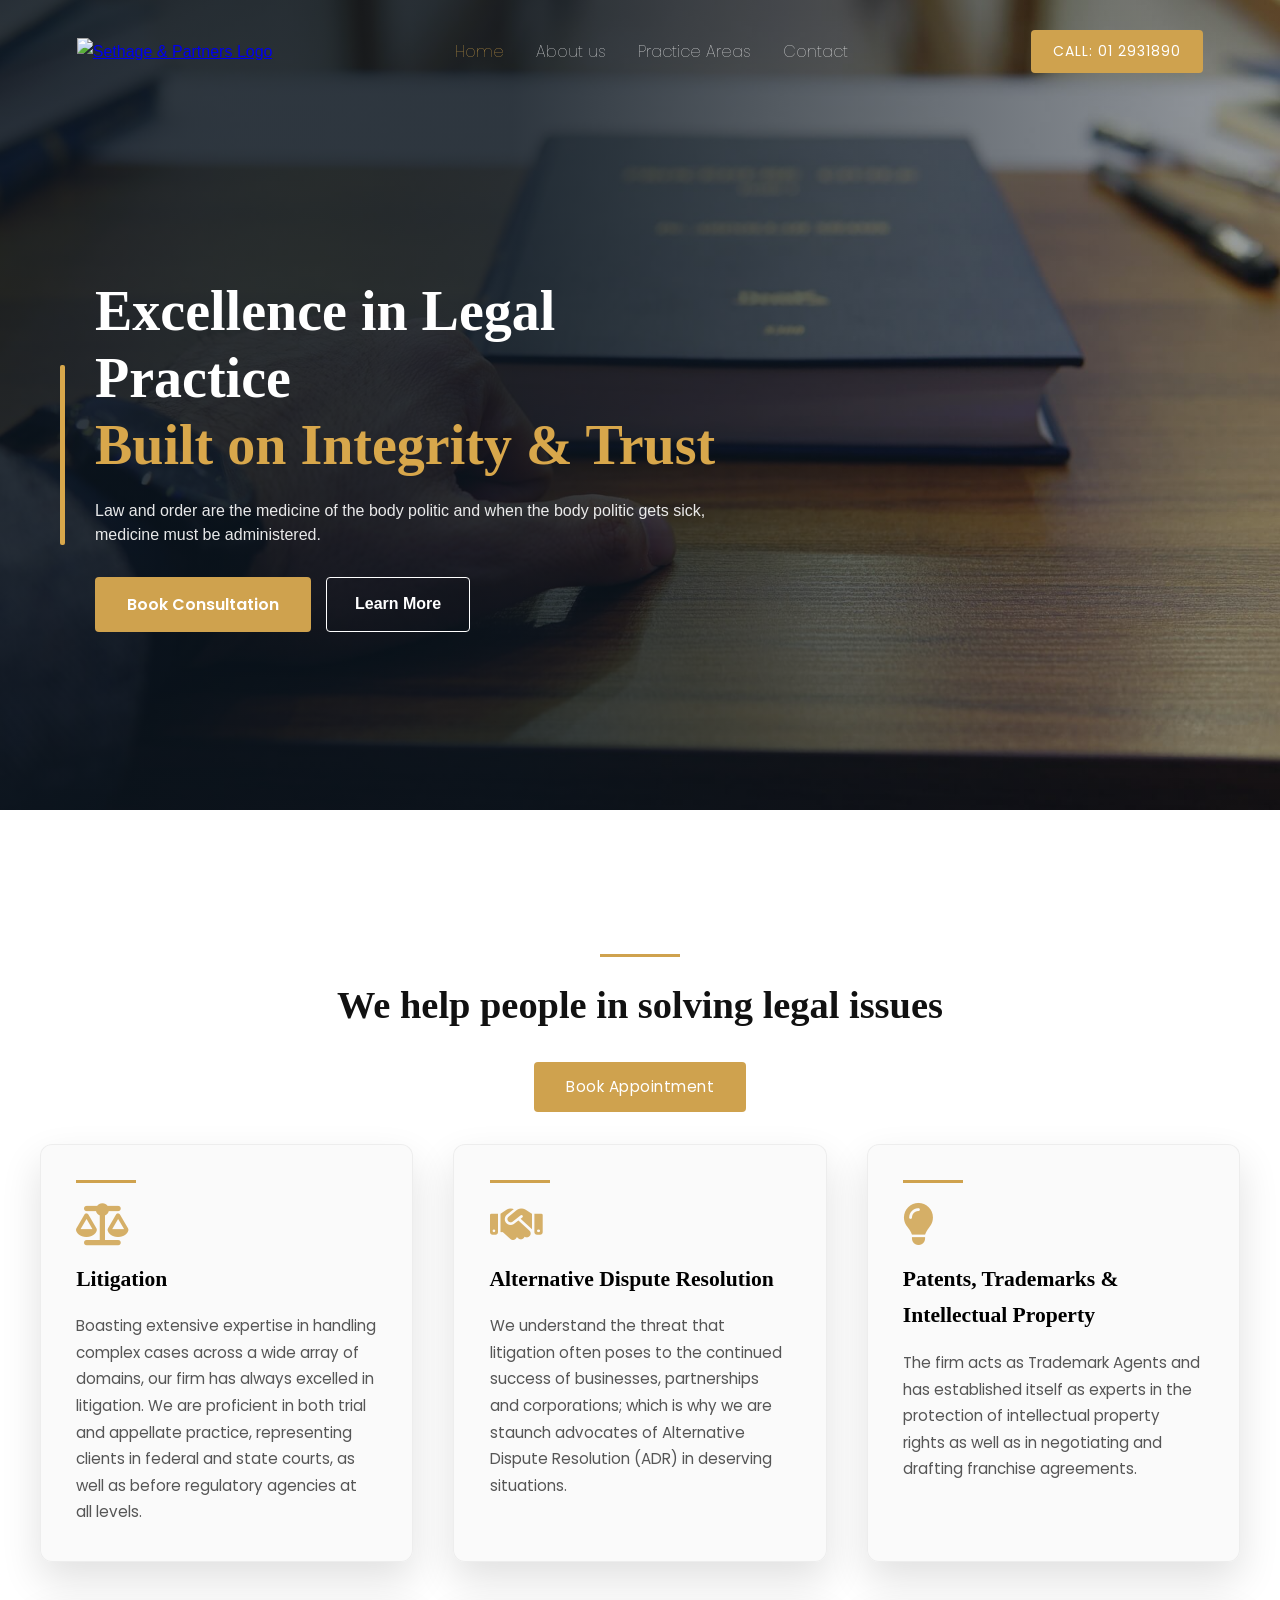
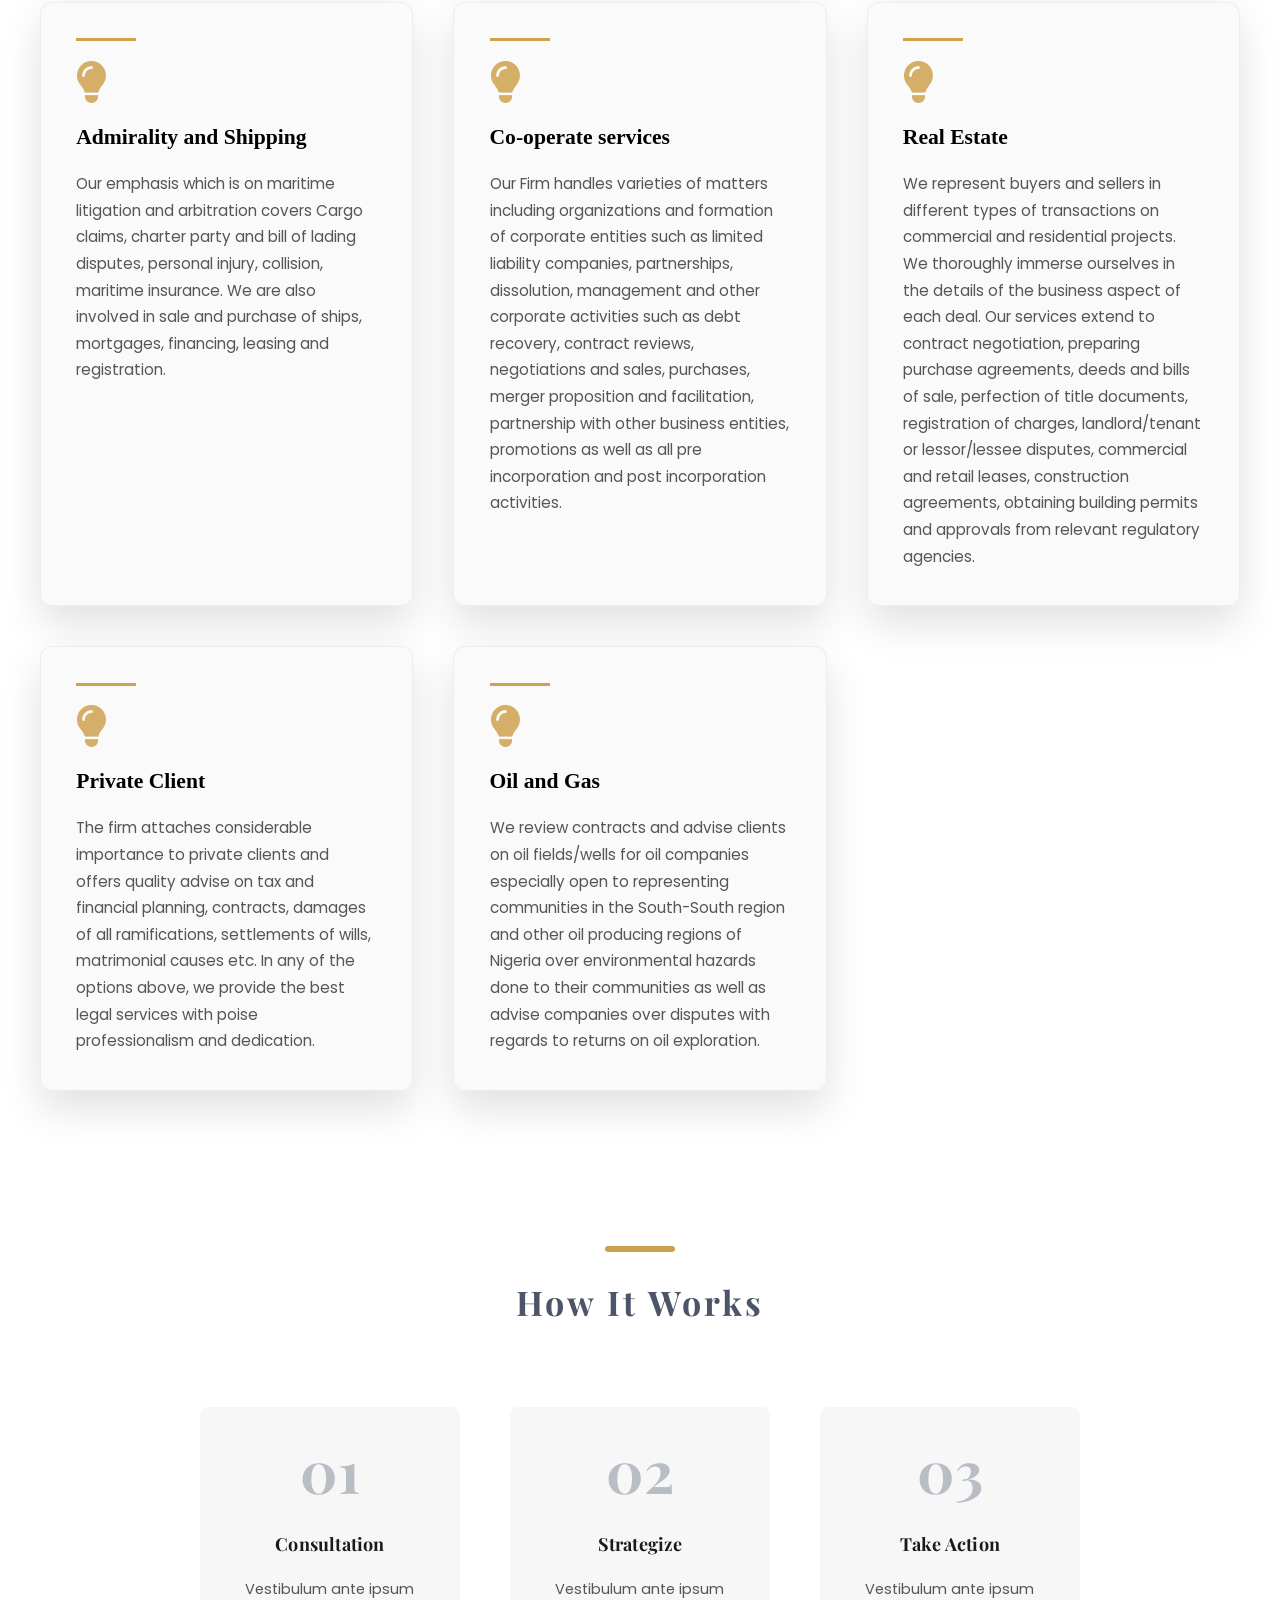
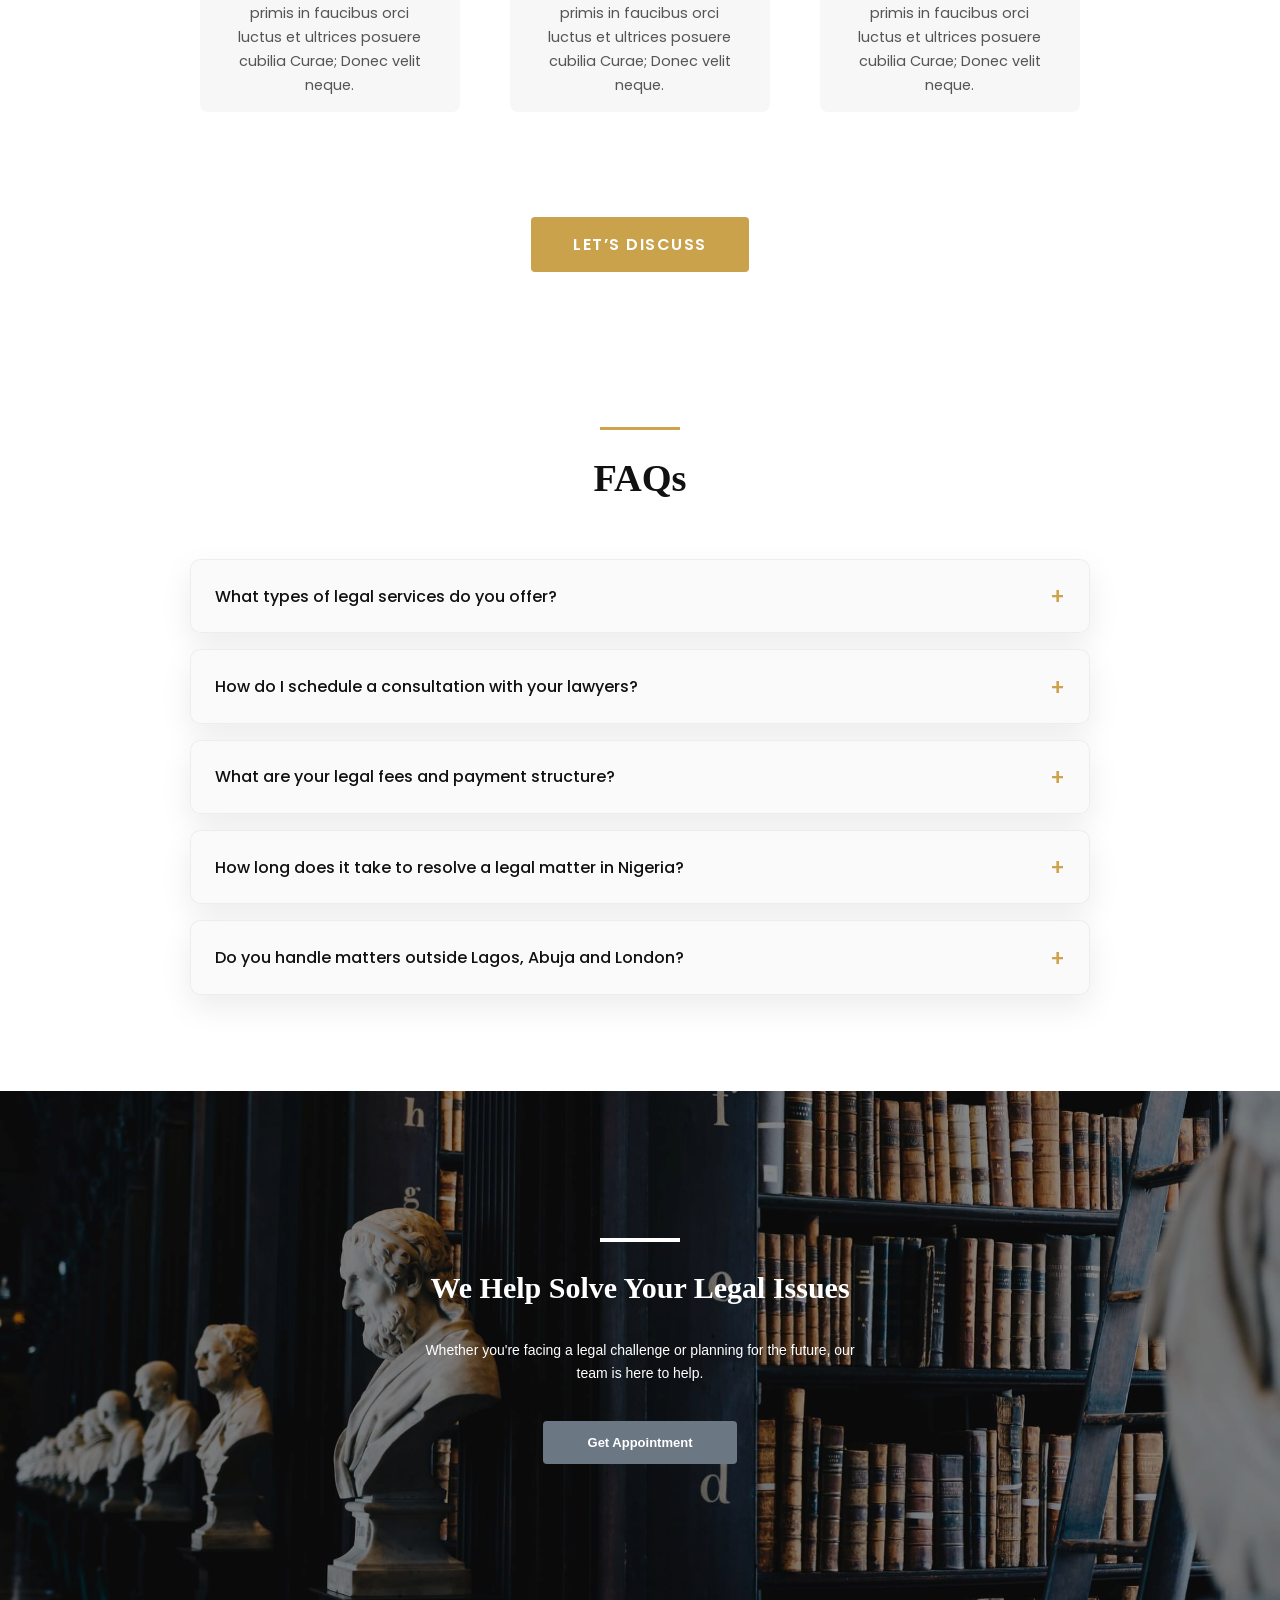
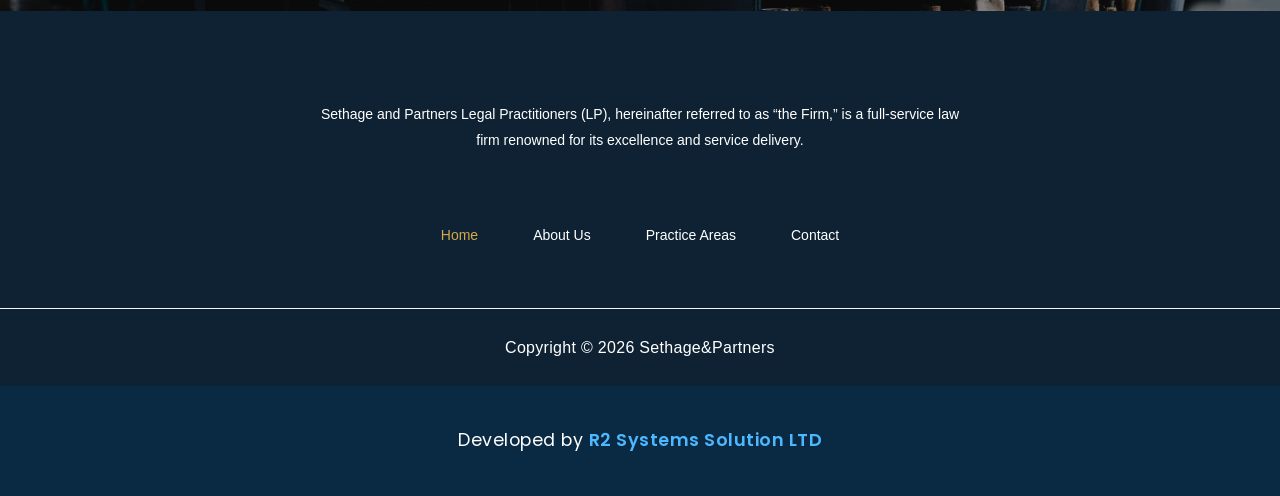
==== About.html @ 0a95c8b1 "Update About.html" ====
<!DOCTYPE html>
<html lang="en">
<head>
    <meta charset="UTF-8">
    <meta name="viewport" content="width=device-width, initial-scale=1.0">
    <title>Document</title>
    <link
  rel="stylesheet"
  href="https://cdnjs.cloudflare.com/ajax/libs/font-awesome/6.5.0/css/all.min.css"
  integrity="sha512-DTOQO9RWCH3ppGqcWaEA1BIZOC6xxalwEsw9c2QQeAIftl+Vegovlnee1c9QX4TctnWMn13TZye+giMm8e2LwA=="
  crossorigin="anonymous"
  referrerpolicy="no-referrer"
/>

    <link rel="stylesheet" href="style.css">
</head>
<body>
    
<header class="showcase">

   <!-- NAVBAR -->
    <nav class="navbar">

      <!-- LOGO -->
      <a href="home.html" class="logo">
        <img src="wcropped-Seth-115x94.png" alt="Sethage & Partners Logo">
      </a>

      <!-- DESKTOP LINKS -->
      <ul class="nav-links">
        <li><a href="index.html" class="active">Home</a></li>
        <li><a href="About.html">About us</a></li>
        <li><a href="practiceAreas.html#">Practice Areas</a></li>
        <li><a href="contact.html">Contact</a></li>

      </ul>

      <!-- CALL BUTTON -->
      <a href="tel:012931890" class="call-btn">CALL: 01 2931890</a>

      <!-- HAMBURGER -->
      <div class="hamburger" id="hamburger">
        <span></span>
        <span></span>
        <span></span>
      </div>

      <!-- MOBILE MENU -->
      <ul class="mobile-menu" id="mobileMenu">
        <li><a href="index.html">Home</a></li>
        <li><a href="About,html">About us</a></li>
        <li><a href="practiceAreas.html">Practice Areas</a></li>
        <li><a href="contact.html">Contact</a></li>
      </ul>

    </nav>
  <!-- SHOWCASE CONTENT -->
  <div class="showcase-content">

    <div class="showcase-accent"></div>

    <div class="showcase-text-box">
      <h1>
        Excellence in Legal Practice <br>
        <span>Built on Integrity & Trust</span>
      </h1>

      <p>
        Law and order are the medicine of the body politic and when the body politic 
        gets sick, medicine must be administered.
      </p>

      <div class="showcase-actions">
        <a href="contact.html" class="btn-primary">Book Consultation</a>
        <a href="About.html" class="btn-secondary">Learn More</a>
      </div>
    </div>

  </div>

</header>

<section class="services-section">
<section class="services-title-section">
  <div class="services-title-wrap">
    <div class="services-title-line"></div>
    <h2>We help people in solving legal issues</h2>
    <a href="#" class="services-btn">Book Appointment</a>
  </div>
</section>


  <div class="services-grid">

    <div class="service-card">
      <div class="service-line"></div>
      <div class="service-icon"><i class="fas fa-scale-balanced"></i></div>
      <h3>Litigation</h3>
      <p>
        Boasting extensive expertise in handling complex cases across a wide array of domains,
        our firm has always excelled in litigation. We are proficient in both trial and appellate
        practice, representing clients in federal and state courts, as well as before regulatory
        agencies at all levels.
      </p>
    </div>

    <div class="service-card">
      <div class="service-line"></div>
      <div class="service-icon"><i class="fas fa-handshake"></i></div>
      <h3>Alternative Dispute Resolution</h3>
      <p>
        We understand the threat that litigation often poses to the continued success of businesses,
        partnerships and corporations; which is why we are staunch advocates of Alternative Dispute
        Resolution (ADR) in deserving situations.
      </p>
    </div>

    <div class="service-card">
      <div class="service-line"></div>
      <div class="service-icon"><i class="fas fa-lightbulb"></i></div>
      <h3>Patents, Trademarks & Intellectual Property</h3>
      <p>
        The firm acts as Trademark Agents and has established itself as experts in the protection of
        intellectual property rights as well as in negotiating and drafting franchise agreements.
      </p>
    </div>

     <div class="service-card">
      <div class="service-line"></div>
      <div class="service-icon"><i class="fas fa-lightbulb"></i></div>
      <h3>Admirality and Shipping</h3>
      <p>
     Our emphasis which is on maritime litigation and arbitration covers Cargo claims, charter party and bill of lading disputes, personal injury, collision, maritime insurance. We are also involved in sale and purchase of ships, mortgages, financing, leasing and registration.
      </p>
    </div>

    <div class="service-card">
      <div class="service-line"></div>
      <div class="service-icon"><i class="fas fa-lightbulb"></i></div>
      <h3>Co-operate services</h3>
      <p>
     Our Firm handles varieties of matters including organizations and formation of corporate entities such as limited liability companies, partnerships, dissolution, management and other corporate activities such as debt recovery, contract reviews, negotiations and sales, purchases, merger proposition and facilitation, partnership with other business entities, promotions as well as all pre incorporation and post incorporation activities.
      </p>
    </div>

    <div class="service-card">
      <div class="service-line"></div>
      <div class="service-icon"><i class="fas fa-lightbulb"></i></div>
      <h3>Real Estate</h3>
      <p>
      We represent buyers and sellers in different types of transactions on commercial and residential projects. We thoroughly immerse ourselves in the details of the business aspect of each deal. Our services extend to contract negotiation, preparing purchase agreements, deeds and bills of sale, perfection of title documents, registration of charges, landlord/tenant or lessor/lessee disputes, commercial and retail leases, construction agreements, obtaining building permits and approvals from relevant regulatory agencies.
      </p>
    </div>

    <div class="service-card">
      <div class="service-line"></div>
      <div class="service-icon"><i class="fas fa-lightbulb"></i></div>
      <h3>Private Client</h3>
      <p>
     The firm attaches considerable importance to private clients and offers quality advise on tax and financial planning, contracts, damages of all ramifications, settlements of wills, matrimonial causes etc. In any of the options above, we provide the best legal services with poise professionalism and dedication.
      </p>
    </div>

    <div class="service-card">
      <div class="service-line"></div>
      <div class="service-icon"><i class="fas fa-lightbulb"></i></div>
      <h3>Oil and Gas</h3>
      <p>
      We review contracts and advise clients on oil fields/wells for oil companies especially open to 
      representing communities in the South-South region and other oil producing regions of Nigeria over
       environmental hazards done to their 
      communities as well as advise companies over disputes with regards to returns on oil exploration.
      </p>
    </div>


    <div class="services-grid">

    

  </div>
</section>

<!-- ==============================
       HOW IT WORKS
  =============================== -->
  <section class="how-section">
    <div class="how-container">

      <h2 class="how-title">How It Works</h2>

      <div class="how-grid">
        <div class="how-box">
          <span class="how-number">01</span>
          <h3>Consultation</h3>
          <p>
            Vestibulum ante ipsum primis in faucibus orci luctus et ultrices posuere cubilia Curae;
            Donec velit neque.
          </p>
        </div>

        <div class="how-box">
          <span class="how-number">02</span>
          <h3>Strategize</h3>
          <p>
            Vestibulum ante ipsum primis in faucibus orci luctus et ultrices posuere cubilia Curae;
            Donec velit neque.
          </p>
        </div>

        <div class="how-box">
          <span class="how-number">03</span>
          <h3>Take Action</h3>
          <p>
            Vestibulum ante ipsum primis in faucibus orci luctus et ultrices posuere cubilia Curae;
            Donec velit neque.
          </p>
        </div>
      </div>

      <a href="contact.html" class="how-btn">LET’S DISCUSS</a>

    </div>
  </section>


<section class="faq-section">

  <div class="faq-header">
    <div class="faq-line"></div>
    <h2>FAQs</h2>
  </div>

  <div class="faq-container">

    <div class="faq-item">
      <button class="faq-question">
        What types of legal services do you offer?
        <span class="faq-icon">+</span>
      </button>
      <div class="faq-answer">
        <p>
          At Sethage and Partners, we offer a wide range of legal services including civil and commercial
          litigation, corporate and business law, real estate transactions, family law, employment law,
          intellectual property, and legal advisory for startups and SMEs in Nigeria.
        </p>
      </div>
    </div>

    <div class="faq-item">
      <button class="faq-question">
        How do I schedule a consultation with your lawyers?
        <span class="faq-icon">+</span>
      </button>
      <div class="faq-answer">
        <p>
          You can schedule a consultation by contacting our office directly or using our online appointment
          system. Our team will guide you through the process.
        </p>
      </div>
    </div>

    <div class="faq-item">
      <button class="faq-question">
        What are your legal fees and payment structure?
        <span class="faq-icon">+</span>
      </button>
      <div class="faq-answer">
        <p>
          Our fees depend on the nature of the legal matter. We offer transparent billing and flexible
          payment structures tailored to each client’s needs.
        </p>
      </div>
    </div>

    <div class="faq-item">
      <button class="faq-question">
        How long does it take to resolve a legal matter in Nigeria?
        <span class="faq-icon">+</span>
      </button>
      <div class="faq-answer">
        <p>
          Timelines vary depending on the complexity of the case, court schedules, and the legal process
          involved. We always aim for efficient and timely resolution.
        </p>
      </div>
    </div>

    <div class="faq-item">
      <button class="faq-question">
        Do you handle matters outside Lagos, Abuja and London?
        <span class="faq-icon">+</span>
      </button>
      <div class="faq-answer">
        <p>
          Yes, we represent clients across Nigeria and internationally through our extended legal network.
        </p>
      </div>
    </div>

  </div>

</section>

 <!-- ==============================
       APPOINTMENT HERO SECTION
  =============================== -->
  <section class="hero1">
    <div class="hero1-overlay"></div>

    <div class="hero1-content">
      <div class="hero1-line"></div>

      <h1>We Help Solve Your Legal Issues</h1>

      <p>
        Whether you're facing a legal challenge or planning for the future,
        our team is here to help.
      </p>

      <button class="hero1-btn">Get Appointment</button>
    </div>
  </section>



  <!-- ==============================
       DARK SECTION FOOTER MENU
  =============================== -->
  <section class="dark-section">
    <p>
      Sethage and Partners Legal Practitioners (LP), hereinafter referred to as
      “the Firm,” is a full-service law firm renowned for its excellence and service
      delivery.
    </p>

    <div class="dark-links">
      <a class="active" href="index.html">Home</a>
      <a href="About.html">About Us</a>
      <a href="practiceAreas.html">Practice Areas</a>
      <a href="contact.html">Contact</a>
    </div>
  </section>


  <!-- ==============================
       FOOTER
  =============================== -->
  <footer class="site-footer">
    <p>Copyright © 2026 Sethage&Partners</p>
  </footer>

  <section class="dev-by">
  <div class="dev-container">
    <p class="dev-text">
      Developed by 
      <a href="https://r2systemsolution.co.uk" target="_blank" class="dev-brand">
        R2 Systems Solution LTD
      </a>
    </p>
  </div>
</section>

  <!-- JS -->
  <script src="script.js"></script>

</body>
</html>
---- style.css ----
/* --------------------------------------------------
   GLOBAL
-------------------------------------------------- */
@import url('https://fonts.googleapis.com/css2?family=Playfair+Display:wght@600;700&family=Poppins:wght@300;400;500&display=swap');

* {
  margin: 0;
  padding: 0;
  box-sizing: border-box;
}

body {
  font-family: "Poppins", sans-serif;
  color: #1a1a1a;
}

/* --------------------------------------------------
   HERO SECTION
-------------------------------------------------- */
.hero {
  height: 75vh;
 background-image: url("Seth-Legal.jpg");
    background-position: center right;
    background-position-x: right;
    background-position-y: center;
    background-color: var(--e-global-color-astglobalcolor7);
    --background-overlay: '';
    background-repeat: no-repeat;
    background-size: cover;
    position: relative;
  color: white;
  display: flex;
  flex-direction: column;
}

.hero::before {
  content: "";
  position: absolute;
  inset: 0;
  background: rgba(10, 20, 30, 0.75);
  z-index: 1;
}

/* --------------------------------------------------
   NAVBAR
-------------------------------------------------- */
.navbar {
  position: relative;
  z-index: 3;
  display: flex;
  justify-content: space-between;
  align-items: center;
  padding: 22px 40px;
}

.nav-links {
  list-style: none;
  display: flex;
  gap: 35px;
}

.nav-links a {
  text-decoration: none;
  color: white;
  font-size: 15px;
  font-weight: 100;
  padding-bottom: 35px;
  position: relative;
  transition: 0.3s ease;

  font-family: 'Poppins' sans-serif;
}

.nav-links a:hover {
  color: #d8a74b;
}

.nav-links a::after {
  content: "";
  position: absolute;
  left: 8.2px;
  bottom: 0px;
  height: 1.5px;
  width: 100%;
  background: #d8a74b;
  opacity: 0;
  transform: scaleX(0);
  transition: 0.3s ease;
}

.nav-links a:hover::after {
  opacity: 0.5;
  transform: scale(1.3);
  translate: -15%;
}

.nav-links a.active {
  color: #d8a74b;
}

/* CALL BUTTON */
.call-btn {
  background: #cea354;
  color: white;
  padding: 12px 32px;
  border-radius: 4px;
  text-decoration: none;
  font-size: 14px;
  letter-spacing: 1px;
  transition: 0.3s ease;
}

.call-btn:hover {
  background: #c89538;
}

/* --------------------------------------------------
   HERO CONTENT
-------------------------------------------------- */
.hero-content {
  position: relative;
  z-index: 2;
  margin-top: 40px;
  padding-left: 40px;
  max-width: 710px;
  margin-bottom: 40px;
}

.hero-content h1 {
  font-size: 3.5rem;
  font-family: 'Amiri', serif;
  font-weight: 600;
  line-height: 1.3em;
  letter-spacing: -1px;
  margin-top: 200px;
}

.hero-content p {
  font-size: 16px;
  font-weight: 300;
  margin-bottom: 50px;
  opacity: 0.9;
}

.book-btn {
  background: #8b6a2d;
  color: white;
  padding: 11px 35px;
  border-radius: 4px;
  text-decoration: none;
  font-size: 14px;
  font-weight: lighter;
  letter-spacing: 0.5px;
  transition: 0.3s ease;
  margin-bottom: 10px;
}

.book-btn:hover {
  background: #916e2d;
}

/* --------------------------------------------------
   ABOUT CONTENT
-------------------------------------------------- */

/* SECTION */
.about {
  padding: 80px 50px;
}

/* CONTAINER */
.about-container {
  max-width: 2000px;
  margin: auto;
  margin-top: 80px;
  display: flex;
  align-items: center;
  justify-content: space-between;
  gap: 200px;
}

/* LEFT SIDE */
.about-left {
  flex: 7;
  max-width: 520px;
}

.accent-line {
  width: 100px;
  height: 5px;
  background: #c7a04b;
  margin-bottom: 55px;
}

.about-left h2 {
  font-size: 34px;
  font-family: none;
  font-weight: 600;
  color: #1c2b39;
  margin-bottom: 65px;
}

.about-left p {
  font-size: 15px;
  line-height: 1.9;
  color: #5c6773;
  margin-bottom: 80px;
}

/* BUTTON */
.btn {
  display: inline-block;
  background: #c7a04b;
  color: white;
  padding: 12px 28px;
  font-size: 14px;
  border-radius: 4px;
  text-decoration: none;
  letter-spacing: 0.5px;
}

/* RIGHT SIDE */
.about-right {
  flex: 9;
  display: flex;
  justify-content: center;
}

/* IMAGE BOX */
.image-box {
  position: relative;
  width: 500px;
}

/* GOLD BACKGROUND BLOCK (KEY DETAIL) */
.image-box::before {
  content: "";
  position: absolute;
  top: -40px;
  right: -40px;
  width: 100%;
  height: 100%;
  background: #c7a04b;
  z-index: 0;
}

/* IMAGE */
.image-box img {
  width: 100%;
  display: block;
  position: relative;
  z-index: 1;
}

/* ===================== */
/* RESPONSIVENESS */
/* ===================== */

/* TABLET */
@media (max-width: 992px) {
  .about {
    padding: 80px 30px;
  }

  .about-container {
    flex-direction: column;
    text-align: center;
    gap: 50px;
  }

  .about-left {
    max-width: 100%;
  }

  .accent-line {
    margin: 0 auto 20px;
  }

  .about-left p {
    margin: 0 auto 30px;
  }
}

/* MOBILE */
@media (max-width: 576px) {
  .about {
    padding: 60px 20px;
  }

  .about-left h2 {
    font-size: 26px;
  }

  .about-left p {
    font-size: 14px;
  }

  .image-box {
    width: 280px;
  }

  .image-box::before {
    top: -20px;
    right: -20px;
  }
}


/* --------------------------------------------------
   HAMBURGER ICON
-------------------------------------------------- */
.hamburger {
  display: none;
  flex-direction: column;
  gap: 6px;
  cursor: pointer;
  background: #c9a24b;
  padding: 10px;
  border-radius: 4px;
  border: 1px solid rgb(63, 63, 63);
  z-index: 9999;
  box-shadow: #000;
  transition: 0.3s ease;
}

.hamburger span {
  width: 26px;
  height: 3px;
  background: black;
  border-radius: 2px;
  transition: 0.3s ease;
}

/* Transform into X */
.hamburger.active span:nth-child(1) {
  transform: translateY(9px) rotate(45deg);
}

.hamburger.active span:nth-child(2) {
  opacity: 0;
}

.hamburger.active span:nth-child(3) {
  transform: translateY(-9px) rotate(-45deg);
}

/* --------------------------------------------------
   HORIZONTAL DROPDOWN MENU
-------------------------------------------------- */
.mobile-menu {
  position: absolute;
  top: 100%;
  right: 0;
  background: white;
  border: 1px solid #000;
  padding: 14px 20px;
  display: none; /* ALWAYS hidden by default */
  flex-direction: column;
  gap: 28px;
  font-size: 14px;
  z-index: 5000;
  width: 100%;
  overflow-x: auto;
  white-space: nowrap;
}

.mobile-menu a {
  text-decoration: none;
  color: black;
  padding: 6px 4px;
  transition: 0.3s ease;
}

.mobile-menu a:hover {
  color: #d8a74b;
}

/* Show dropdown when active */
.mobile-menu.active {
  display: flex;
}

/* --------------------------------------------------
   MOBILE BREAKPOINT
-------------------------------------------------- */
@media (max-width: 900px) {
  .nav-links,
  .call-btn {
    display: none;
  }

  .hamburger {
    display: flex;
  }
}

@media (max-width:900px) {
  .book-btn {
    margin-bottom: 20px;
  }
}

/* --------------------------------------------------
   DESKTOP BREAKPOINT
-------------------------------------------------- */
@media (min-width: 901px) {
  .mobile-menu {
    display: none !important; /* FORCE hidden on desktop */
  }
}

.stats-section {
  padding: 70px 0;
  background: #f7f6f6;
}

.stats-container {
  width: 85%;
  max-width: 1200px;
  margin: auto;
  display: flex;
  justify-content: space-between;
  align-items: center;
  gap: 50px;
}

.stat-box {
  text-align: center;
  flex: 1;
}

/* ICONS */
.stat-icon i {
  font-size: 40px;
  color: #c9a24b; /* gold */
  margin-bottom: 15px;
}

/* NUMBER */
.stat-box h3 {
  font-family: serif;
  font-size: 32px;
  font-weight: 600;
  color: #1a1a1a;
  margin-bottom: 5px;
}

/* LABEL */
.stat-box p {
  font-family: "Poppins", sans-serif;
  font-size: 16px;
  color: #444;
  margin: 0;
}

/* RESPONSIVE */
@media (max-width: 900px) {
  .stats-container {
    flex-direction: column;
    gap: 35px;
  }

  .stat-box h3 {
    font-size: 30px;
  }

  .stat-icon i {
    font-size: 36px;
  }
}

/* FONTS */
@import url('https://fonts.googleapis.com/css2?family=Playfair+Display:wght@500;600&family=Inter:wght@300;400;500&display=swap');


/* SECTION */
.practice {
  padding: 100px 50px;
  background-color: #f7f6f6;
}

/* CONTAINER */
.container {
  max-width: 1800px;
  margin: auto;
  display: flex;
  gap: 80px;
}

/* LEFT */
.left {
  width: 48%;
}

.accent-line {
  width: 55px;
  height: 7px;
  background: #c7a04b;
  margin-bottom: 20px;
}

.left h2 {
  font-family: 'Playfair Display', serif;
  font-size: 30px;
  color: #1c2b39;
  margin-bottom: 20px;
}

.intro {
  font-size: 15px;
  line-height: 1.8;
  color: #5c6773;
  margin-bottom: 30px;

  /* CRITICAL: keeps text from exceeding image */
  max-width: 520px;
}

/* SECTION */
.practice-areas {
  padding: 100px 20px;
  background: #ffffff;
}

/* CONTAINER */
.pa-container {
  max-width: 1500px;
  margin: auto;
  display: flex;
  gap: 60px;
}

/* LEFT SIDE */
.pa-left {
  width: 35%;
}

.pa-line {
  width: 55px;
  height: 6px;
  background: #c7a04b;
  margin-bottom: 20px;
}

.pa-left h2 {
  font-family: 'Playfair Display', serif;
  font-size: 34px;
  color: #1c2b39;
  margin-bottom: 20px;
}

.pa-intro {
  font-size: 15px;
  line-height: 1.8;
  color: #5c6773;
  max-width: 500px;
}

/* RIGHT SIDE */
.pa-right {
  width: 65%;
  display: grid;
  grid-template-columns: 1fr 1fr;
  gap: 40px 50px;
}

.pa-item h3 {
  font-family: 'Playfair Display', serif;
  font-size: 20px;
  color: #1c2b39;
  margin-bottom: 10px;
}

.pa-item p {
  font-size: 14px;
  line-height: 1.6;
  color: #5c6773;
}

/* RESPONSIVE */
@media (max-width: 992px) {
  .pa-container {
    flex-direction: column;
  }

  .pa-left, .pa-right {
    width: 100%;
  }

  .pa-right {
    grid-template-columns: 1fr;
  }
}

@media (max-width: 576px) {
  .practice-areas {
    padding: 60px 20px;
  }

  .pa-left h2 {
    font-size: 28px;
  }

  .pa-item h3 {
    font-size: 18px;
  }
}

/* IMAGE */
.image-box2 {
  position: relative;
  width: 100%;
  max-width: 520px;
  margin-top: 60px;
}

.image-box2 img {
  width: 100%;
  display: block;
  position: relative;
  z-index: 2;
}

/* GOLD BLOCK */
.image-box2::before {
  content: "";
  position: absolute;
  right: -25px;
  bottom: -25px;
  width: 85%;
  height: 85%;
  background: #c7a04b;
  z-index: 1;
}

/* RIGHT */
.right {
  width: 58%;
  display: flex;
  gap: 60px;
}

.col {
  flex: 1;
}

.item {
  margin-bottom: 20px;
}

.item h3 {
  font-family: 'Playfair Display', serif;
  font-size: 20px;
  color: #1c2b39;
  margin-bottom: 10px;
}

.item p {
  font-size: 14px;
  line-height: 1.5;
  color: #5c6773;
}

/* ========================= */
/* RESPONSIVE */
/* ========================= */

@media (max-width: 992px) {
  .container {
    flex-direction: column;
  }

  .left, .right {
    width: 100%;
  }

  .right {
    flex-direction: column;
    gap: 30px;
  }

  .image-box::before {
    right: -15px;
    bottom: -15px;
  }
}

@media (max-width: 576px) {
  .practice {
    padding: 60px 20px;
  }

  .left h2 {
    font-size: 28px;
  }

  .item h3 {
    font-size: 18px;
  }

  .item p {
    font-size: 14px;
  }
}

/* SECTION */
.how-section {
  padding: 75px 0;
  margin: auto;
  background: #ffffff;
  text-align: center;
  font-family: "Poppins", sans-serif;
}

/* CONTAINER */
.how-container {
  width: 100%;
  max-width: 1500px;
  margin: auto;
}

/* MAIN HEADING */
.how-title {
  font-family: "Playfair Display", serif;
  font-size: 34px; /* smaller heading */
  font-weight: 700;
  letter-spacing: 3px; /* more spacing */
  margin-bottom: 75px; /* more space before boxes */
  position: relative;
  display: inline-block;
  padding-top: 28px;
}

/* GOLD LINE ABOVE HEADING */
.how-title::before {
  content: "";
  position: absolute;
  top: 0;
  left: 50%;
  transform: translateX(-50%);
  width: 70px;
  height: 6px;
  background: #c9a24b;
  border-radius: 4px;
}

/* GRID */
.how-grid {
  display: flex;
  justify-content: center;
  gap: 50px; /* MORE SPACE BETWEEN BOXES */
  margin-bottom: 105px; /* more space before button */
}

/* BOXES */
.how-box {
  background: #f7f7f7;
  padding: 14px 22px; /* FLATTER BOXES */
  border-radius: 8px;
  width: 100%;
  max-width:260px; /* NARROWER BOXES */
  text-align: center;
}

/* NUMBERS */
.how-number {
  font-family: "Playfair Display", serif;
  font-size: 58px;
  font-weight: 700;
  color: #1a2a4a;
  opacity: 0.28;
  display: block;
  margin-bottom: 10px;
  letter-spacing: 1px;
}

/* BOX HEADINGS */
.how-box h3 {
  font-family: "Playfair Display", serif;
  font-size: 18px;
  letter-spacing: 0.2px; /* LESS letter spacing */
  margin-bottom: 18px;
  color: #1a1a1a;
}

/* PARAGRAPH */
.how-box p {
  font-size: 14.5px;
  line-height: 1.65;
  color: #555;
  max-width: 90%;
  margin: auto;
}

/* BUTTON */
.how-btn {
  display: inline-block;
  padding: 14px 42px;
  background: #c9a24b;
  color: white;
  text-decoration: none;
  font-weight: 600;
  border-radius: 4px;
  letter-spacing: 1.5px;
  transition: 0.3s ease;
}

.how-btn:hover {
  background: #b18e3f;
}

/* RESPONSIVE */
@media (max-width: 900px) {
  .how-grid {
    flex-direction: column;
    gap: 30px;
  }

  .how-box {
    max-width: 100%;
  }
}


.clients-section {
  padding: 90px 0;
  background: #f7f6f6;
  text-align: center;
  font-family: "Poppins", sans-serif;
}

.clients-container {
  width: 85%;
  max-width: 1200px;
  margin: auto;
}

/* Heading */
.clients-title {
  font-family: "Playfair Display", serif;
  font-size: 28px;
  font-weight: 700;
  letter-spacing: 2.5px;
  margin-bottom: 18px;
  position: relative;
  display: inline-block;
  padding-top: 28px;
}

.clients-title::before {
  content: "";
  position: absolute;
  top: 0;
  left: 50%;
  transform: translateX(-50%);
  width: 70px;
  height: 6px;
  background: #b8923a;
  border-radius: 4px;
}

.clients-subtitle {
  font-size: 16px;
  font-weight: 500;
  color: #1a1a1a;
  margin-bottom: 12px;
}

.clients-desc {
  font-size: 16px;
  line-height: 1.7;
  color: #555;
  max-width: 1500px;
  margin: 0 auto 45px auto;
}

/* Image wrapper */
.clients-image-wrapper {
  display: flex;
  justify-content: center;
  align-items: center;
}

/* The actual image */
.clients-image {
  width: 100%;
  max-width: 900px; /* adjust this to match your screenshot exactly */
  height: auto;
  display: block;
  border-radius: 6px; /* optional */
}

/* ============================
   OFFICE LOCATIONS SECTION
   ============================ */

/* ============================
   OFFICE LOCATIONS SECTION
   ============================ */

.office-section {
  padding: 60px 0; /* reduced top spacing */
  background: #ffffff;
  text-align: center;
  font-family: "Poppins", sans-serif;
}

.office-container {
  width: 85%;
  max-width: 1200px;
  margin: auto;
}

/* HEADING */
.office-title {
  font-family: "Playfair Display", serif;
  font-size: 36px; /* smaller heading */
  font-weight: 700;
  letter-spacing: 2px;
  margin-bottom: 15px;
  position: relative;
  display: inline-block;
  padding-top: 20px; /* reduced */
}

.office-title::before {
  content: "";
  position: absolute;
  top: 0;
  left: 50%;
  transform: translateX(-50%);
  width: 60px;
  height: 5px;
  background: #b8923a;
  border-radius: 4px;
}

/* DESCRIPTION */
.office-desc {
  font-size: 15px;
  color: #555;
  max-width: 700px;
  margin: 0 auto 35px auto;
  line-height: 1.7;
}

/* GRID */
.office-grid {
  display: grid;
  grid-template-columns: repeat(3, 1fr);
  gap: 25px;
}

/* BOXES */
.office-box {
  background: #e6e6e6; /* darker grey */
  border-radius: 8px;
  padding: 25px 20px;
  text-align: center;

  aspect-ratio: 1 / 1; /* perfect square */

  /* STRONGER SHADOW */
  box-shadow: 0 14px 40px rgba(0, 0, 0, 0.22);

  display: flex;
  flex-direction: column;
  justify-content: center;
  align-items: center;
}

/* SVG MAP PIN ICON */
.office-icon img {
  width: 32px;
  height: 32px;

  /* gold tint */
  filter: invert(48%) sepia(72%) saturate(600%) hue-rotate(10deg) brightness(90%) contrast(90%);

  margin-bottom: 12px;
}

/* CITY NAME */
.office-city {
  font-family: "Playfair Display", serif;
  font-size: 20px;
  margin-bottom: 8px;
  color: #1a1a1a;
}

/* ADDRESS TEXT */
.office-text {
  font-size: 14px;
  color: #555;
  line-height: 1.6;
  max-width: 90%;
}

/* RESPONSIVE */
@media (max-width: 900px) {
  .office-grid {
    grid-template-columns: 1fr;
    gap: 20px;
  }

  .office-box {
    aspect-ratio: auto; /* allow natural height on mobile */
    padding: 30px 20px;
  }
}

.testimonials-section {
  padding: 80px 0;
  background: #ffffff;
  font-family: "Poppins", sans-serif;
}

.testimonials-container {
  width: 90%;
  max-width: 1200px;
  margin: auto;
  text-align: center;
}

.testimonials-title {
  font-family: "Playfair Display", serif;
  font-size: 34px;
  margin-bottom: 10px;
  color: #222;
}

.testimonials-subtitle {
  font-size: 15px;
  color: #555;
  max-width: 700px;
  margin: 0 auto 40px;
  line-height: 1.7;
}

.ts-wrapper {
  position: relative;
  overflow: hidden;
}

.ts-track {
  display: flex;
  transition: transform 0.45s ease;
  will-change: transform;
}

.ts-card {
  flex: 0 0 calc(100% / 3);
  padding: 0 25px;
  text-align: left;
  color: #222;
}

.ts-card p {
  font-size: 15px;
  margin-bottom: 12px;
}

.ts-card h4 {
  font-size: 16px;
  font-weight: 600;
  margin-bottom: 3px;
}

.ts-card span {
  font-size: 13px;
  color: #555;
}

.ts-stars {
  margin: 6px 0;
  color: #b8923a;
}

.ts-arrow {
  position: absolute;
  top: 50%;
  transform: translateY(-50%);
  background: transparent;
  border: none;
  font-size: 28px;
  cursor: pointer;
  color: #222;
  padding: 5px 10px;
  z-index: 10;
}

.ts-prev { left: -10px; }
.ts-next { right: -10px; }

.ts-dots {
  margin-top: 25px;
  display: flex;
  justify-content: center;
  gap: 10px;
}

.ts-dots span {
  width: 10px;
  height: 10px;
  background: #ccc;
  border-radius: 50%;
  cursor: pointer;
}

.ts-dots .active {
  background: #3a7afe;
}

@media (max-width: 900px) {
  .ts-card {
    flex: 0 0 50%;
  }
}

@media (max-width: 600px) {
  .ts-card {
    flex: 0 0 100%;
  }
}

* {
  margin: 0;
  padding: 0;
  box-sizing: border-box;
}

body {
  font-family: Arial, sans-serif;
}

/* HERO SECTION */
.hero1 {
  height: 520px;
  width: 100%;
background-image: url("appointment-bg.jpg");
    background-position: center center;
    background-repeat: no-repeat;
    background-size: cover;
  position: relative;

  display: flex;
  align-items: center;
  justify-content: center;
}

/* Dark overlay */
.hero1-overlay {
  position: absolute;
  inset: 0;
  background: rgba(0, 0, 0, 0.45);
}

/* Content */
.hero1-content {
  position: relative;
  z-index: 2;
  text-align: center;
  width: 70%;
  max-width: 450px;
  color: white;
}

/* White line above heading */
.hero1-line {
  width: 80px;
  height: 4px;
  background: white;
  margin: 0 auto 25px auto;
}

/* Main heading */
.hero1-content h1 {
  font-family: Georgia, serif;
  letter-spacing: 0px;
  font-size: 30px;
  font-weight: 700;
  line-height: 1.4;
  margin-bottom: 30px;
}

/* Subtitle text */
.hero1-content p {
  font-size: 14px;
  line-height: 1.7;
  max-width: 520px;
  margin: 0 auto 35px auto;
}

/* Button */
.hero1-btn {
  padding: 14px 45px;
  border: none;
  background: #6c7784;
  color: white;
  font-size: 13px;
  font-weight: 600;
  border-radius: 4px;
  cursor: pointer;
  transition: 0.3s;
}

.hero1-btn:hover {
  background: #505a66;
}

/* DARK BLUE SECTION */
.dark-section {
  background: #0f2233;
  padding: 90px 0 60px 0;
  text-align: center;
  color: white;
  margin-bottom: 1px;
}

.dark-section p {
  width: 90%;
  max-width: 650px;
  margin: auto;
  font-size: 14px;
  line-height: 1.9;
  margin-bottom: 70px;
}

/* Bottom links */
.dark-links {
  display: flex;
  justify-content: center;
  gap: 55px;
  flex-wrap: wrap;
}

.dark-links a {
  text-decoration: none;
  font-size: 14px;
  font-weight: 500;
  color: white;
  transition: 0.3s;
}

.dark-links a.active {
  color: #d2a94b;
}

.dark-links a:hover {
  color: #d2a94b;
}

/* ============================= */
/* RESPONSIVE */
/* ============================= */

/* Tablets */
@media (max-width: 992px) {
  .hero1 {
    height: 480px;
  }

  .hero1-content h1 {
    font-size: 38px;
  }

  .hero1-content p {
    font-size: 14px;
    max-width: 480px;
  }

  .dark-links {
    gap: 40px;
  }
}

/* Mobile */
@media (max-width: 600px) {
  .hero1 {
    height: 430px;
  }

  .hero1-line {
    width: 65px;
    height: 3px;
  }

  .hero1-content h1 {
    font-size: 30px;
    line-height: 1.25;
  }

  .hero1-content p {
    font-size: 13px;
    max-width: 90%;
  }

  .hero1-btn {
    padding: 12px 35px;
    font-size: 12px;
  }

  .dark-section {
    padding: 70px 0 50px 0;
  }

  .dark-section p {
    font-size: 13px;
    line-height: 1.8;
    margin-bottom: 50px;
  }

  .dark-links {
    flex-direction: column;
    gap: 18px;
  }
}

/* FOOTER SECTION */
.site-footer {
  background-color: #0f2233; /* deep navy like your screenshot */
  padding: 25px 0;
  text-align: center;
}

.site-footer p {
  color: #ffffff;
  font-size: 16px;
  margin: 0;
  font-weight: 400;
  letter-spacing: 0.3px;
}
 
/* ==============================
   HERO HEADER
============================== */

/* ==============================
   HERO SECTION
============================== */

.header-spotlight {
  position: relative;
  height: 75vh;
  background-image: url(about-us-1-1-bg.jpg);
    background-position: center center;
    background-position-x: center;
    background-position-y: center;
    background-size: cover;
    --background-overlay: '';
  background-repeat: no-repeat;
  background-attachment: fixed;
  color: #fff;
}

/* DARK OVERLAY */
.header-spotlight::before {
  content: "";
  position: absolute;
  inset: 0;
  background: rgba(0,0,0,0.55);
  z-index: 1;
}

/* NAVBAR FIX — stays at top */
.navbar {
  position: absolute;
  top: 0;
  left: 0;
  width: 100%;
  z-index: 3;
}

/* HERO CONTENT — LEFT ALIGNED */
.spotlight-content {
  position: absolute;
  top: 50%;
  transform: translateY(-50%);

  /* LEFT ALIGNMENT */
  left: 60px;          /* adjust this for more/less padding */
  text-align: left;

  max-width: 700px;
  z-index: 2;
}

.spotlight-heading {
  font-family: "Playfair Display", serif;
  font-size: 50px;
  font-weight: 600;
  line-height: 1.3;
  margin-bottom: 25px;
}

.spotlight-quote {
  font-size: 18px;
  line-height: 1.7;
  opacity: 0.95;
  font-style: italic;
  max-width: 600px;
}

/* RESPONSIVE */
@media (max-width: 768px) {
  .spotlight-content {
    left: 20px;
    right: 20px;
  }

  .spotlight-heading {
    font-size: 34px;
  }

  .spotlight-quote {
    font-size: 16px;
  }
}

.aboutUs-hero-content{
  position: absolute;
  left: 60px;
  top: 170px;
  max-width: 520px;
  color: white;
  z-index: 5;
}

/* Accent gold line */
.aboutUs-hero-content::before{
  content: "";
  display: block;
  width: 70px;
  height: 4px;
  background: #caa04b;
  margin-bottom: 35px;
}

/* Heading style */
.aboutUs-hero-content h1{
  font-family: 'Amiri', serif;
  font-size: 52px;
  font-weight: 700;
  line-height: 1.15;
  letter-spacing: -1px;
  margin: 0 0 30px;
  color: white;
}

/* Paragraph style */
.aboutUs-hero-content p{
  font-family: 'Poppins', sans-serif;
  font-size: 14px;
  font-weight: 400;
  line-height: 1.7;
  max-width: 520px;
  margin: 0;
  color: rgba(255, 255, 255, 0.85);
}

/* ==========================
   RESPONSIVE HERO CONTENT
========================== */

@media (max-width: 1024px){
  .aboutUs-hero-content{
    left: 60px;
    top: 160px;
    max-width: 480px;
  }

  .aboutUs-hero-content h1{
    font-size: 46px;
  }
}

@media (max-width: 768px){
  .aboutUs-hero-content{
    left: 35px;
    top: 170px;
    max-width: 420px;
  }

  .aboutUs-hero-content::before{
    width: 60px;
    margin-bottom: 25px;
  }

  .aboutUs-hero-content h1{
    font-size: 38px;
  }

  .aboutUs-hero-content p{
    font-size: 13px;
    max-width: 380px;
  }
}

@media (max-width: 480px){
  .aboutUs-hero-content{
    left: 20px;
    top: 135px;
    max-width: 320px;
  }

  .aboutUs-hero-content h1{
    font-size: 30px;
  }

  .aboutUs-hero-content p{
    font-size: 12px;
  }
}

.hero2 {
  height: 75vh;
background-image: url("about-us-1-1-bg.jpg");
    background-position: center center;
    background-size: cover;
    background-color: var(--e-global-color-astglobalcolor7);
    --background-overlay: '';
    background-repeat: no-repeat;
    position: relative;
  color: white;
  display: flex;
  flex-direction: column;
}

.hero2::before {
  content: "";
  position: absolute;
  inset: 0;
  background: rgba(10, 20, 30, 0.75);
  z-index: 1;
}

/* --------------------------------------------------
   NAVBAR
-------------------------------------------------- */
.navbar {
  position: relative;
  z-index: 3;
  display: flex;
  justify-content: space-between;
  align-items: center;
  padding: 22px 40px;
}

.nav-links {
  list-style: none;
  display: flex;
  gap: 35px;
}

.nav-links a {
  text-decoration: none;
  color: white;
  font-size: 15px;
  font-weight: 100;
  padding-bottom: 35px;
  position: relative;
  transition: 0.3s ease;

  font-family: 'Poppins' sans-serif;
}

.nav-links a:hover {
  color: #d8a74b;
}

.nav-links a::after {
  content: "";
  position: absolute;
  left: 8.2px;
  bottom: 0px;
  height: 1.5px;
  width: 100%;
  background: #d8a74b;
  opacity: 0;
  transform: scaleX(0);
  transition: 0.3s ease;
}

.nav-links a:hover::after {
  opacity: 0.5;
  transform: scale(1.3);
  translate: -15%;
}

.nav-links a.active {
  color: #d8a74b;
}

/* CALL BUTTON */
.call-btn {
  background: #cea354;
  color: white;
  padding: 12px 32px;
  border-radius: 4px;
  text-decoration: none;
  font-size: 14px;
  letter-spacing: 1px;
  transition: 0.3s ease;
}

.call-btn:hover {
  background: #c89538;
}

/* --------------------------------------------------
   HERO CONTENT
-------------------------------------------------- */
.hero2-content {
  position: relative;
  z-index: 2;
  margin-top: 40px;
  padding-left: 40px;
  max-width: 710px;
  margin-bottom: 40px;
}

.hero2-content h1 {
  font-size: 3.5rem;
  font-family: 'Amiri', serif;
  font-weight: 600;
  line-height: 1.3em;
  letter-spacing: -1px;
  margin-top: 200px;
}

.hero-content p {
  font-size: 16px;
  font-weight: 300;
  margin-bottom: 50px;
  opacity: 0.9;
}

.book-btn {
  background: #8b6a2d;
  color: white;
  padding: 11px 35px;
  border-radius: 4px;
  text-decoration: none;
  font-size: 14px;
  font-weight: lighter;
  letter-spacing: 0.5px;
  transition: 0.3s ease;
  margin-bottom: 10px;
}

.book-btn:hover {
  background: #916e2d;
}

/* ==========================
   ABOUT SECTION STYLING
========================== */

@import url('https://fonts.googleapis.com/css2?family=Amiri:wght@600;700&family=Poppins:wght@300;400;500&display=swap');

/* ============================
   ABOUT SECTION (TOP)
============================ */
.about-section {
  padding: 5rem 0;
  background: #ffffff;
}

.about-inner {
  max-width: 1120px;
  margin: 0 auto;
  display: grid;
  grid-template-columns: minmax(0, 1.4fr) minmax(0, 1fr);
  gap: 3.5rem;
  align-items: center;
}

.about-text {
  font-family: "Poppins", sans-serif;
  color: #222;
}

.about-kicker {
  display: inline-block;
  font-size: 0.9rem;
  letter-spacing: 0.18em;
  text-transform: uppercase;
  color: #b88a32;
  margin-bottom: 0.75rem;
  font-weight: 500;
}

.about-heading {
  font-family: "Amiri", serif;
  font-size: 2.1rem;
  line-height: 1.3;
  margin-bottom: 1.5rem;
  color: #111;
}

.about-body {
  font-size: 0.98rem;
  line-height: 1.8;
  margin-bottom: 1.1rem;
  color: #444;
}

.about-photo-wrap {
  display: flex;
  justify-content: center;
}

.about-photo-frame {
  border: 3px solid #cfa24e;
  padding: 0.9rem;
  background: #fdfaf5;
}

.about-photo {
  width: 100%;
  max-width: 360px;
  height: auto;
  object-fit: cover;
}


/* ============================
   CONTINUATION SECTION
============================ */
.firm-section {
  padding: 5rem 0;
  background: #ffffff;
}

.firm-container {
  max-width: 1200px;
  margin: 0 auto;
  display: grid;
  grid-template-columns: 1.2fr 1fr;
  gap: 3rem;
  align-items: start;
}

.firm-text {
  font-family: "Poppins", sans-serif;
  font-size: 0.98rem;
  line-height: 1.85;
  color: #333;
  margin-bottom: 1.5rem;
  text-align: center;
  padding: 20px;
}

.firm-btn {
  display: inline-block;
  background: #cfa24e;
  color: white;
  padding: 12px 32px;
  border-radius: 4px;
  text-decoration: none;
  font-size: 0.9rem;
  letter-spacing: 0.5px;
  transition: 0.3s ease;
  font-family: "Poppins", sans-serif;
  text-align: center;
  margin: 40px 140px;
}

.firm-btn:hover {
  background: #b98d3c;
}

.firm-image-box {
  width: 100%;
  border: 3px solid #cfa24e;
  padding: 0.6rem;
  margin-bottom: 1.5rem;
  background: #fdfaf5;
}

.firm-image {
  width: 100%;
  height: auto;
  object-fit: cover;
}


/* ============================
   RESPONSIVE
============================ */
@media (max-width: 900px) {
  .about-inner,
  .firm-container {
    grid-template-columns: 1fr;
  }

 .aboutUs-hero-content {
  margin-top: 70px;
 }

  .firm-btn {
    width: 50%;
    margin-left: 100px;
  }

  .talk-container {
    padding: 35px;
  }

 .image-box2::before {
  margin-right: 25px;
  margin-bottom: 25px;
}

 .image-box {
  margin-left: 40px;
 }

.image-box::before {
 padding-left: -25px;
 
}

.image-box2 {
  padding: 25px;
}

  .about-photo-frame,
  .firm-image-box {
    max-width: 350px;
    margin: 0 auto 2rem auto;
  }
}


/* =======================================
   RESPONSIVE DESIGN
======================================= */

/* -------- LARGE LAPTOPS (below 1200px) -------- */
@media (max-width: 1200px) {
  .about-container {
    gap: 50px;
  }

  .about-text h2 {
    font-size: 42px;
  }

  .about-image-wrap img {
    width: 470px;
    height: 600px;
  }

  .about-accent {
    width: 470px;
    height: 600px;
    top: -30px;
    right: -30px;
  }
}

/* -------- TABLETS (below 992px) -------- */
@media (max-width: 992px) {
  .about-container {
    flex-direction: column;
    align-items: flex-start;
    gap: 60px;
  }

  .about-text {
    width: 100%;
    padding: 0px 15px 15px 15px;
    text-align: center;
  }

  .about-text p {
    max-width: 100%;
  }

  .about-image-wrap {
    width: 100%;
    justify-content: flex-start;
  }

  .about-image-wrap img {
    width: 100%;
    max-width: 600px;
    height: 650px;
  }

  .about-accent {
    width: 100%;
    max-width: 600px;
    height: 650px;
    top: -25px;
    right: auto;
    left: 25px;
  }
}

/* -------- SMALL TABLETS / LARGE PHONES (below 768px) -------- */
@media (max-width: 768px) {
  .about-section {
    padding: 60px 0;
  }

  .about-container {
    padding: 0 20px;
  }

  .about-line {
    width: 55px;
    margin-bottom: 25px;
  }

  .about-text h2 {
    font-size: 38px;
  }

  .about-text p {
    font-size: 14px;
    line-height: 1.85;
  }

  .about-image-wrap img {
    height: 550px;
  }

  .about-accent {
    height: 550px;
    top: -20px;
    left: 20px;
  }
}

/* -------- MOBILE (below 480px) -------- */
@media (max-width: 480px) {
  .about-section {
    padding: 50px 10px;
    text-align: center;
  }

  .about-text h2 {
    font-size: 32px;
  }

  .about-text p {
    font-size: 13.5px;
    line-height: 1.8;
    padding: 1.3rem;
    text-align: center;
  }

  .about-image-wrap img {
    height: 450px;
  }

  .about-accent {
    height: 450px;
    top: -18px;
    left: 18px;
  }
}

.about-continue {
  width: 100%;
  padding: 80px 0;
  background: #f4f4f4;
}

.about-continue-container {
  width: 100%;
  max-width: 1300px;
  margin: 0 auto;
  padding: 0 40px;

  display: flex;
  justify-content: space-between;
  align-items: flex-start;
  gap: 100px;
}

/* LEFT COLUMN */
.about-continue-left {
  width: 50%;
}

.about-continue-left p {
  font-size: 15px;
  line-height: 2;
  color: #2b2b2b;
  font-family: Arial, Helvetica, sans-serif;
  margin: 0 0 60px;
  max-width: 520px;
}

/* BUTTON */
.about-btn {
  display: inline-block;
  padding: 16px 32px;
  background: #c9a24f;
  color: white;
  font-size: 12px;
  font-weight: 600;
  letter-spacing: 1px;
  text-decoration: none;
  text-transform: uppercase;
  border-radius: 4px;
  font-family: Arial, Helvetica, sans-serif;
}

/* RIGHT COLUMN */
.about-continue-right {
  width: 50%;
}

.about-continue-right p {
  font-size: 15px;
  line-height: 2;
  color: #2b2b2b;
  font-family: Arial, Helvetica, sans-serif;
  margin: 0;
  max-width: 520px;
}

/* ===============================
   RESPONSIVE
================================ */

/* Tablets */
@media (max-width: 992px) {
  .about-continue-container {
    flex-direction: column;
    gap: 60px;
  }


  .about-continue-left,
  .about-continue-right {
    width: 100%;
  }

  .about-continue-left p,
  .about-continue-right p {
    max-width: 100%;
  }

  .about-continue-left p {
    margin-bottom: 40px;
  }
}

/* Mobile */
@media (max-width: 768px) {
  .about-continue {
    padding: 60px 0;
  }

  .about-continue-container {
    padding: 0 20px;
  }

  .about-continue-left p,
  .about-continue-right p {
    font-size: 14px;
    line-height: 1.9;
  }

  .about-btn {
    padding: 14px 28px;
    font-size: 11px;
  }
}

/* Small Mobile */
@media (max-width: 480px) {
  .about-continue-left p,
  .about-continue-right p {
    font-size: 13.5px;
  }

  .about-btn {
    width: auto;
    padding: 13px 25px;
  }
}
/* ===== RESET ===== */
* {
  margin: 0;
  padding: 0;
  box-sizing: border-box;
}

/* ===== BODY ===== */
body {
  font-family: "Segoe UI", Tahoma, Geneva, Verdana, sans-serif;
  background-color: #f4f6f9;
  color: #2c2c2c;
  line-height: 1.6;
}

/* ===== SECTION WRAPPER ===== */
.section {
  padding: 80px 80px;
  display: flex;
  justify-content: center;
}

/* ===== GRID CONTAINER ===== */
.container {
  max-width: 1200px;
  width: 100%;
  display: grid;
  grid-template-columns: repeat(3, 1fr);
  gap: 40px;
}

/* ===== CARD DESIGN ===== */
.card {
  background: #ffffff;
  padding: 40px 30px;
  text-align: center;
  border-radius: 8px;

  /* Shadow */
  box-shadow: 0 10px 25px rgba(0, 0, 0, 0.08);

  /* Hover animation */
  transition: all 0.3s ease;
}

/* Hover effect */
.card:hover {
  transform: translateY(-8px);
  box-shadow: 0 18px 40px rgba(0, 0, 0, 0.12);
}

/* ===== TITLES ===== */
.card h2 {
  font-family: "Georgia", serif;
  font-size: 22px;
  margin-bottom: 20px;
  color: #1d2a44;
  letter-spacing: 0.5px;
}

/* ===== TEXT ===== */
.card p {
  font-size: 15px;
  color: #5a6473;
  max-width: 280px;
  margin: 0 auto;
}

/* ===== RESPONSIVE ===== */
@media (max-width: 992px) {
  .container {
    grid-template-columns: repeat(2, 1fr);
  }
}

@media (max-width: 600px) {
  .container {
    grid-template-columns: 1fr;
  }
}

/* =========================
   DESIGN SYSTEM (VARIABLES)
========================= */
:root {
  --bg-color: #f3f4f6;
  --card-bg: #ffffff;

  --primary-color: #1d2a44;
  --accent-color: #c89b3c;

  --text-color: #4a5568;
  --muted-text: #6b7280;

  --font-heading: "Georgia", serif;
  --font-body: "Segoe UI", sans-serif;

  --radius: 10px;

  --shadow: 0 10px 25px rgba(0, 0, 0, 0.08);
  --shadow-hover: 0 18px 40px rgba(0, 0, 0, 0.12);

  --transition: all 0.3s ease;
}

/* =========================
   RESET
========================= */
* {
  margin: 0;
  padding: 0;
  box-sizing: border-box;
}

/* =========================
   BODY
========================= */
body {
  font-family: var(--font-body);
  background: var(--bg-color);
  color: var(--text-color);
  line-height: 1.7;
}

/* =========================
   SECTION
========================= */
.team-section {
  padding: 100px 20px;
}

/* =========================
   HEADER
========================= */
.team-header {
  text-align: center;
  margin-bottom: 60px;
}

.team-header-line {
  display: inline-block;
  width: 60px;
  height: 4px;
  background: var(--accent-color);
  margin-bottom: 20px;
}

.team-title {
  font-family: var(--font-heading);
  font-size: 32px;
  color: var(--primary-color);
  letter-spacing: 1px;
}

/* =========================
   GRID
========================= */
.team-container {
  max-width: 1200px;
  margin: 0 auto;

  display: grid;
  grid-template-columns: repeat(3, 1fr);
  gap: 40px;
}

/* =========================
   CARD
========================= */
.team-card {
  background: var(--card-bg);
  padding: 50px 30px;
  text-align: center;
  border-radius: var(--radius);
  box-shadow: var(--shadow);
  transition: var(--transition);
}

.team-card:hover {
  transform: translateY(-10px);
  box-shadow: var(--shadow-hover);
}

/* =========================
   AVATAR
========================= */
.team-avatar {
  width: 110px;
  height: 110px;
  margin: 0 auto 25px;
  border-radius: 50%;
  overflow: hidden;
  border: 3px solid #f1f1f1;
}

.team-avatar img {
  width: 100%;
  height: 100%;
  object-fit: cover;
  transition: transform 0.4s ease;
}

/* Image zoom on hover */
.team-card:hover .team-avatar img {
  transform: scale(1.1);
}

/* =========================
   TEXT
========================= */
.team-name {
  font-family: var(--font-heading);
  font-size: 18px;
  color: var(--accent-color);
  margin-bottom: 10px;
}

.team-role {
  font-size: 14px;
  font-weight: 600;
  color: #000;
  margin-bottom: 20px;
}

.team-bio {
  font-size: 14px;
  color: var(--muted-text);
  max-width: 260px;
  margin: 0 auto;
}

/* =========================
   RESPONSIVE
========================= */
@media (max-width: 992px) {
  .team-container {
    grid-template-columns: repeat(2, 1fr);
  }
}

@media (max-width: 600px) {
  .team-container {
    grid-template-columns: 1fr;
  }

  .team-title {
    font-size: 26px;
  }
}

.team-card {
  opacity: 0;
  transform: translateY(20px);
  animation: fadeUp 0.6s ease forwards;
}

.team-card:nth-child(1) { animation-delay: 0.1s; }
.team-card:nth-child(2) { animation-delay: 0.2s; }
.team-card:nth-child(3) { animation-delay: 0.3s; }
.team-card:nth-child(4) { animation-delay: 0.4s; }
.team-card:nth-child(5) { animation-delay: 0.5s; }
.team-card:nth-child(6) { animation-delay: 0.6s; }

@keyframes fadeUp {
  to {
    opacity: 1;
    transform: translateY(0);
  }
}

/* =========================
   SHOWCASE SECTION
========================= */
.showcase {
  height: 90vh;
  position: relative;

  background: url("about-us-1-1.jpg") no-repeat center/cover;

  color: #fff;
  display: flex;
  flex-direction: column;
}

/* Overlay gradient */
.showcase::before {
  content: "";
  position: absolute;
  inset: 0;
  background: linear-gradient(
    90deg,
    rgba(10, 20, 30, 0.85) 40%,
    rgba(10, 20, 30, 0.4) 100%
  );
  z-index: 1;
}

/* =========================
   NAVIGATION
========================= */
.showcase-nav {
  position: relative;
  z-index: 3;

  display: flex;
  justify-content: space-between;
  align-items: center;

  padding: 25px 50px;
}

.showcase-logo img {
  height: 60px;
}

.showcase-menu {
  display: flex;
  gap: 35px;
  list-style: none;
  margin: 0;
  padding: 0;
}

.showcase-menu a {
  color: #fff;
  text-decoration: none;
  font-size: 15px;
  font-family: 'Poppins', sans-serif;
  position: relative;
  padding-bottom: 4px;
  transition: color 0.3s ease;
}

.showcase-menu a:hover,
.showcase-menu .is-active {
  color: #d8a74b;
}

/* =========================
   CTA BUTTON
========================= */
.showcase-cta {
  background: #cea354;
  padding: 12px 28px;
  border-radius: 4px;
  color: #fff;
  text-decoration: none;
  font-weight: 600;
  transition: background 0.3s ease;
}

.showcase-cta:hover {
  background: #c89538;
}

/* =========================
   CONTENT AREA
========================= */
.showcase-content {
  position: relative;
  z-index: 2;

  display: flex;
  align-items: center;
  height: 100%;

  padding: 0 60px;
  margin-top: 100px;
}

/* Gold vertical accent line */
.showcase-accent {
  width: 5px;
  height: 180px;
  background: #d8a74b;
  margin-right: 30px;
  border-radius: 2px;
}

/* Text container */
.showcase-text-box {
  max-width: 650px;

}

/* Heading styles */
.showcase-text-box h1 {
  font-family: 'Amiri', serif;
  font-size: 3.5rem;
  line-height: 1.2;
  margin-bottom: 20px;
  font-weight: 700;
}

.showcase-text-box h1 span {
  color: #d8a74b;
}

/* Paragraph styles */
.showcase-text-box p {
  font-size: 16px;
  margin-bottom: 30px;
  opacity: 0.9;
  font-weight: 300;
  line-height: 1.5;
}

/* Buttons container */
.showcase-actions {
  display: flex;
  gap: 15px;
}

/* Primary button */
.btn-primary {
  background: #cea354;
  padding: 12px 28px;
  color: #fff;
  text-decoration: none;
  border-radius: 4px;
  font-weight: 600;
  transition: background 0.3s ease;
}

.btn-primary:hover {
  background: #c89538;
}

/* Secondary button */
.btn-secondary {
  border: 1px solid #fff;
  padding: 12px 28px;
  color: #fff;
  text-decoration: none;
  border-radius: 4px;
  font-weight: 600;
  transition: all 0.3s ease;
}

.btn-secondary:hover {
  background: #fff;
  color: #000;
}

/* =========================
   RESPONSIVE
========================= */
@media (max-width: 900px) {

  .showcase-menu {
    display: none;
  }

  .showcase-cta {
    display: none;
  }

  .showcase-content {
    flex-direction: column;
    align-items: flex-start;
    padding: 40px;
    margin-top: 145px;
  }

  .showcase-accent {
    display: none;
  }

  .showcase-text-box h1 {
    font-size: 2.3rem;
    
  }
}


/* IMPORT FONTS */
@import url('https://fonts.googleapis.com/css2?family=Amiri:wght@600;700&family=Poppins:wght@300;400;500&display=swap');

/* SECTION */
.services-section {
  padding: 5rem 0;
  background: #ffffff;
}

/* HEADER */
.services-header {
  text-align: center;
  margin-bottom: 3rem;
}

.services-header h2 {
  font-family: "Amiri", serif;
  font-size: 2.4rem;
  color: #111;
  margin-bottom: 1.2rem;
}

.services-btn {
  display: inline-block;
  background: #cfa24e;
  color: white;
  padding: 12px 32px;
  border-radius: 4px;
  text-decoration: none;
  font-size: 0.95rem;
  letter-spacing: 0.5px;
  transition: 0.3s ease;
  font-family: "Poppins", sans-serif;
}

.services-btn:hover {
  background: #b98d3c;
}

/* GRID */
.services-grid {
  max-width: 1200px;
  margin: 0 auto;
  display: grid;
  grid-template-columns: repeat(3, 1fr);
  gap: 2.5rem;
}

/* CARD */
.service-card {
  background: rgba(250, 250, 250, 0.85); /* LOWER OPACITY */
  padding: 2.2rem;
  border-radius: 12px;
  border: 1px solid rgba(229, 229, 229, 0.6);
  box-shadow: 0 18px 40px rgba(0,0,0,0.12); /* STRONG SHADOW */
  backdrop-filter: blur(4px); /* PREMIUM GLASS EFFECT */
  transition: 0.3s ease;
}

.service-card:hover {
  transform: translateY(-6px);
  box-shadow: 0 22px 50px rgba(0,0,0,0.16);
}

/* GOLD LINE */
.service-line {
  width: 60px;
  height: 3px;
  background: #cfa24e;
  margin-bottom: 1.2rem;
}

/* ICON */
.service-icon i {
  font-size: 42px;
  color: #cfa24e;
  opacity: 0.85;
  margin-bottom: 1rem;
}

/* HEADINGS */
.service-card h3 {
  font-family: "Amiri", serif;
  font-size: 1.35rem;
  margin-bottom: 1rem;
  color: #000;
}

/* TEXT */
.service-card p {
  font-family: "Poppins", sans-serif;
  font-size: 0.95rem;
  line-height: 1.75;
  color: #444;
  opacity: 0.9;
}

/* RESPONSIVE */
@media (max-width: 1000px) {
  .services-grid {
    grid-template-columns: 1fr 1fr;
  }
}

@media (max-width: 700px) {
  .services-grid {
    grid-template-columns: 1fr;
  }
}


/* TITLE SECTION */
.services-title-section {
  padding: 4rem 0 2rem;
  background: #ffffff;
  text-align: center;
}

/* GOLD LINE ABOVE TITLE */
.services-title-line {
  width: 80px;
  height: 3px;
  background: #cfa24e;
  margin: 0 auto 1rem auto;
}

/* TITLE */
.services-title-wrap h2 {
  font-family: "Amiri", serif;
  font-size: 2.4rem;
  color: #111;
  margin-bottom: 1.5rem;
}

/* BUTTON */
.services-btn {
  display: inline-block;
  background: #cfa24e;
  color: white;
  padding: 12px 32px;
  border-radius: 4px;
  text-decoration: none;
  font-size: 0.95rem;
  letter-spacing: 0.5px;
  transition: 0.3s ease;
  font-family: "Poppins", sans-serif;
}

.services-btn:hover {
  background: #b98d3c;
}

/* RESPONSIVE */
@media (max-width: 600px) {
  .services-title-wrap h2 {
    font-size: 2rem;
  }
}

/* SECTION */
.faq-section {
  padding: 5rem 0;
  background: #ffffff;
}

/* HEADER */
.faq-header {
  text-align: center;
  margin-bottom: 3rem;
}

.faq-line {
  width: 80px;
  height: 3px;
  background: #cfa24e;
  margin: 0 auto 1rem auto;
}

.faq-header h2 {
  font-family: "Amiri", serif;
  font-size: 2.4rem;
  color: #111;
}

/* FAQ CONTAINER */
.faq-container {
  max-width: 900px;
  margin: 0 auto;
}

/* FAQ ITEM */
.faq-item {
  margin-bottom: 1rem;
  border-radius: 10px;
  background: rgba(250, 250, 250, 0.85);
  border: 1px solid rgba(229, 229, 229, 0.6);
  box-shadow: 0 12px 32px rgba(0,0,0,0.08);
  backdrop-filter: blur(4px);
  overflow: hidden;
}

/* QUESTION BUTTON */
.faq-question {
  width: 100%;
  background: none;
  border: none;
  padding: 1.2rem 1.5rem;
  text-align: left;
  font-family: "Poppins", sans-serif;
  font-size: 1rem;
  font-weight: 500;
  color: #111;
  cursor: pointer;
  display: flex;
  justify-content: space-between;
  align-items: center;
}

.faq-icon {
  font-size: 1.4rem;
  color: #cfa24e;
}

/* ANSWER */
.faq-answer {
  max-height: 0;
  overflow: hidden;
  transition: 0.3s ease;
}

.faq-answer p {
  padding: 0 1.5rem 1.2rem;
  font-family: "Poppins", sans-serif;
  font-size: 0.95rem;
  line-height: 1.7;
  color: #444;
  opacity: 0.9;
}

/* ACTIVE STATE */
.faq-item.active .faq-answer {
  max-height: 300px;
}

.faq-item.active .faq-icon {
  transform: rotate(45deg);
}

/* TEXT ANIMATION */
@keyframes fadeSlideIn {
  0% {
    opacity: 0;
    transform: translateY(10px);
  }
  100% {
    opacity: 1;
    transform: translateY(0);
  }
}

.faq-answer p {
  animation: fadeSlideIn 0.35s ease forwards;
}

.faq-question:hover {
  color: #cfa24e;
  background: rgba(207, 162, 78, 0.08);
  transition: 0.3s ease;
}

.faq-icon {
  transition: transform 0.3s ease;
}

.faq-answer {
  max-height: 0;
  overflow: hidden;
  opacity: 0;
  transition: max-height 0.35s ease, opacity 0.35s ease;
}

.faq-item.active .faq-answer {
  max-height: 300px;
  opacity: 1;
}

.faq-item:hover {
  border-color: #cfa24e;
  box-shadow: 0 14px 36px rgba(207, 162, 78, 0.15);
  transition: 0.3s ease;
}

/* ========== MASTHEAD BACKGROUND ========== */
.masthead {
  position: relative;
  width: 100%;
  height: 90vh;
  background: url('contact-bg.jpg') center/cover no-repeat;
  display: flex;
  flex-direction: column;
  justify-content: center;
  color: #fff;
}

/* DARK OVERLAY */
.masthead::before {
  content: "";
  position: absolute;
  inset: 0;
  background: rgba(0, 0, 0, 0.55);
  backdrop-filter: blur(2px);
  z-index: 1;
}

/* ========== NAVBAR (NOW LOWERED SLIGHTLY) ========== */
.navbar {
  position: absolute;
  top: 20px;          /* navbar moved DOWN slightly */
  left: 0;
  width: 100%;
  padding: 0.6rem 6%; /* balanced spacing */
  display: flex;
  align-items: center;
  justify-content: space-between;
  z-index: 20;
}

/* BIGGER LOGO */
.logo img {
  width: 150px;
}

/* NAV LINKS */
.nav-links {
  display: flex;
  gap: 2rem;
  list-style: none;
}

.nav-links a {
  color: #fff;
  font-family: "Poppins", sans-serif;
  font-size: 1rem;
  text-decoration: none;
  transition: 0.3s ease;
}

.nav-links a:hover {
  color: #cfa24e;
}

.nav-links .active {
  color: #cfa24e;
}

/* CALL BUTTON */
.call-btn {
  background: #cfa24e;
  padding: 10px 22px;
  border-radius: 4px;
  color: #fff;
  font-family: "Poppins", sans-serif;
  text-decoration: none;
  transition: 0.3s ease;
}

.call-btn:hover {
  background: #b98d3c;
}

/* ========== MASTHEAD CONTENT (BEAUTIFIED) ========== */
.masthead-content {
  position: relative;
  z-index: 10;
  max-width: 750px;
  margin-left: 6%;
  margin-top: 100px; /* content lowered slightly for balance */
  animation: fadeSlideIn 0.8s ease forwards;
}

/* MAIN HEADING */
.masthead-content h1 {
  font-family: "Amiri", serif;
  font-size: 3.8rem;
  margin-bottom: 1rem;
  line-height: 1.2;
  letter-spacing: 0.5px;
}

/* SUBHEAD */
.masthead-sub {
  font-family: "Poppins", sans-serif;
  font-size: 1.25rem;
  line-height: 1.8;
  opacity: 0.95;
  margin-bottom: 1rem;
}

/* GOLD ACCENT TAGLINE */
.masthead-tagline {
  font-family: "Poppins", sans-serif;
  font-size: 1.1rem;
  opacity: 0.9;
  margin-bottom: 2.2rem;
  border-left: 3px solid #cfa24e;
  padding-left: 12px;
}

/* BUTTONS */
.masthead-buttons {
  display: flex;
  gap: 1.2rem;
}

.btn-primary {
  background: #cfa24e;
  padding: 14px 32px;
  border-radius: 4px;
  color: #fff;
  text-decoration: none;
  font-family: "Poppins", sans-serif;
  font-size: 1rem;
  transition: 0.3s ease;
}

.btn-primary:hover {
  background: #b98d3c;
}

.btn-outline {
  border: 2px solid #cfa24e;
  padding: 12px 30px;
  border-radius: 4px;
  color: #fff;
  text-decoration: none;
  font-family: "Poppins", sans-serif;
  font-size: 1rem;
  transition: 0.3s ease;
}

.btn-outline:hover {
  background: #cfa24e;
}

/* TEXT ANIMATION */
@keyframes fadeSlideIn {
  0% {
    opacity: 0;
    transform: translateY(18px);
  }
  100% {
    opacity: 1;
    transform: translateY(0);
  }
}

/* ========== RESPONSIVE ========== */
@media (max-width: 900px) {
  .nav-links {
    display: none;
  }

  .hamburger {
    display: flex;
  }

  .call-btn {
    display: none;
  }

  .masthead-content h1 {
    font-size: 2.8rem;
  }

  .masthead-content {
    margin-top: 80px;
  }
}

@media (max-width: 600px) {
  .masthead-content {
    margin-left: 5%;
    margin-top: 100px;
  }

  .masthead-content h1 {
    font-size: 2.2rem;
  }

  .masthead-sub {
    font-size: 1.05rem;
  }
}

/* MAP SECTION */
.contact-map-section {
  padding: 0;
  background: #ffffff;
  position: relative;
}

/* MAP */
.map-container {
  width: 100%;
  height: 450px;
  background: #0a1a33; /* navy tone behind map */
}

/* SINGLE CONTACT CARD */
.contact-card {
  max-width: 1100px;
  margin: 0 auto;
  background: #11243d; /* navy-ish card color */
  border-radius: 20px;
  padding: 2.5rem 2rem;
  display: grid;
  grid-template-columns: 1fr auto 1fr auto 1fr;
  align-items: center;
  position: relative;
  top: -60px; /* overlap onto map */
  z-index: 10;
}

/* EACH SECTION */
.contact-section {
  text-align: center;
  padding: 0 1rem;
}

/* GOLD ICONS */
.contact-icon {
  font-size: 2rem;
  color: #d4b26a; /* soft gold */
  margin-bottom: 0.8rem;
}

/* HEADINGS */
.contact-section h4 {
  font-family: "Amiri", serif;
  font-size: 1.2rem;
  color: #ffffff;
  margin-bottom: 0.4rem;
}

/* TEXT */
.contact-section p {
  font-family: "Poppins", sans-serif;
  font-size: 0.95rem;
  color: #e6e6e6;
  line-height: 1.6;
}

/* DIVIDER LINES */
.divider {
  width: 1px;
  height: 70px;
  background: rgba(255,255,255,0.15); /* subtle white line */
}

/* RESPONSIVE */
@media (max-width: 900px) {
  .contact-card {
    grid-template-columns: 1fr;
    text-align: center;
    gap: 1.5rem;
    top: 0;
  }

  .divider {
    display: none;
  }
}

/* SECTION WRAPPER */
.talk-section {
  padding: 5rem 0;
  background: #ffffff;
}

/* MAIN CONTAINER */
.talk-container {
  max-width: 1100px;
  margin: 0 auto;
  display: grid;
  grid-template-columns: 1fr 1fr;
  gap: 4rem;
  align-items: flex-start;
}

/* LEFT HEADING */
.talk-heading {
  font-family: "Amiri", serif;
  font-size: 2.5rem;
  color: #111;
  margin-bottom: 1rem;
  letter-spacing: 0.08em; /* more letter spacing */
  text-transform: uppercase;
  position: relative;
  padding-top: 1.5rem;
}

/* LINE ABOVE LEFT HEADING */
.talk-heading::before {
  content: "";
  position: absolute;
  top: 0;
  left: 0;
  width: 60px;
  height: 2px;
  background: #d4b26a; /* soft gold */
}

/* LEFT HEADING */
.talk-heading {
  font-family: "Amiri", serif;
  font-size: 2.5rem;
  color: #111;
  margin-bottom: 1rem;
  letter-spacing: 0; /* removed */
  text-transform: none; /* natural casing */
  position: relative;
  padding-top: 1.5rem;
}

/* LINE ABOVE LEFT HEADING */
.talk-heading::before {
  content: "";
  position: absolute;
  top: 0;
  left: 0;
  width: 60px;
  height: 2px;
  background: #d4b26a;
}

/* RIGHT HEADING */
.form-heading {
  font-family: "Amiri", serif;
  font-size: 1.6rem;
  color: #111;
  margin-bottom: 1.5rem;
  letter-spacing: 0; /* removed */
  text-transform: none; /* natural casing */
  position: relative;
  padding-top: 1.5rem;
}

/* LINE ABOVE RIGHT HEADING */
.form-heading::before {
  content: "";
  position: absolute;
  top: 0;
  left: 0;
  width: 60px;
  height: 2px;
  background: #d4b26a;
}


/* LINE ABOVE RIGHT HEADING */
.form-heading::before {
  content: "";
  position: absolute;
  top: 0;
  left: 0;
  width: 60px;
  height: 2px;
  background: #d4b26a; /* soft gold */
}

/* FORM */
.appointment-form {
  display: flex;
  flex-direction: column;
  gap: 1.2rem;
}

.form-row {
  display: grid;
  grid-template-columns: 1fr 1fr;
  gap: 1rem;
}

/* INPUTS */
.appointment-form input,
.appointment-form textarea {
  width: 100%;
  padding: 1rem;
  border: 1px solid #dcdcdc;
  border-radius: 8px;
  font-family: "Poppins", sans-serif;
  font-size: 0.95rem;
  color: #333;
  background: #fafafa;
}

.appointment-form textarea {
  height: 140px;
  resize: none;
}

/* BUTTON */
.appointment-form button {
  padding: 1rem;
  background: #d4b26a; /* soft gold */
  color: #fff;
  border: none;
  border-radius: 8px;
  font-family: "Poppins", sans-serif;
  font-size: 1rem;
  cursor: pointer;
  transition: 0.3s ease;
}

.appointment-form button:hover {
  background: #c49f55;
}

/* RESPONSIVE */
@media (max-width: 900px) {
  .talk-container {
    grid-template-columns: 1fr;
    gap: 3rem;
  }

  .form-row {
    grid-template-columns: 1fr;
  }
}

/* SUCCESS BLOCK HIDDEN INITIALLY */
.success-wrapper {
  display: none;
}

/* SUCCESS TEXT */
.success-text {
  font-family: "Poppins", sans-serif;
  font-size: 1rem;
  color: #444;
  line-height: 1.7;
  margin-top: 1rem;
}

/* ===== Developed By Section (Blue & White) ===== */
.dev-by {
  width: 100%;
  background: #0a2a43; /* deep tech blue */
  padding: 40px 20px;
  display: flex;
  justify-content: center;
  align-items: center;
}

.dev-container {
  text-align: center;
}

.dev-text {
  font-family: "Poppins", sans-serif;
  font-size: 1.1rem;
  color: #ffffff;
  letter-spacing: 0.5px;
}

.dev-brand {
  font-weight: 600;
  color: #4db8ff; /* bright modern blue */
  text-decoration: none;
  transition: all 0.3s ease;
}

.dev-brand:hover {
  color: #aee2ff; /* lighter hover blue */
  text-shadow: 0 0 8px rgba(77, 184, 255, 0.6);
}

/* ===== Responsive ===== */
@media (max-width: 600px) {
  .dev-text {
    font-size: 1rem;
  }
}
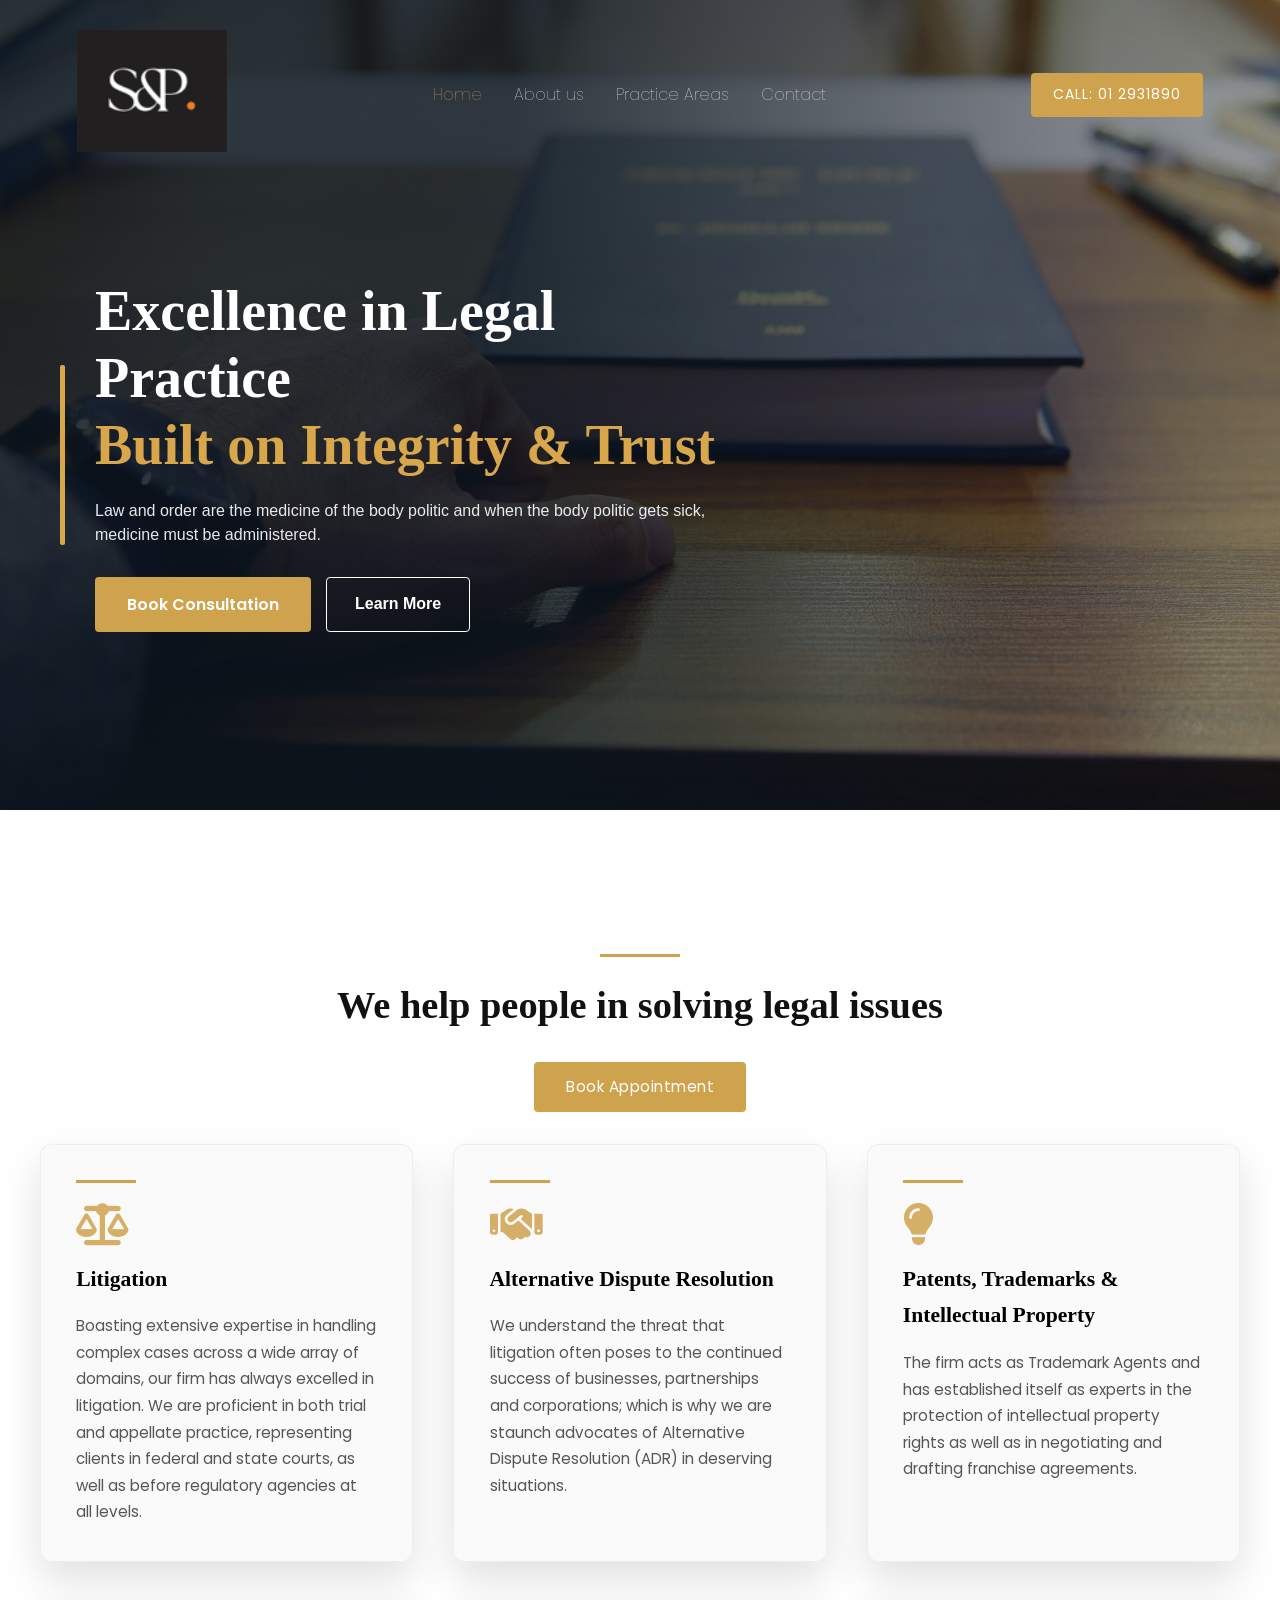
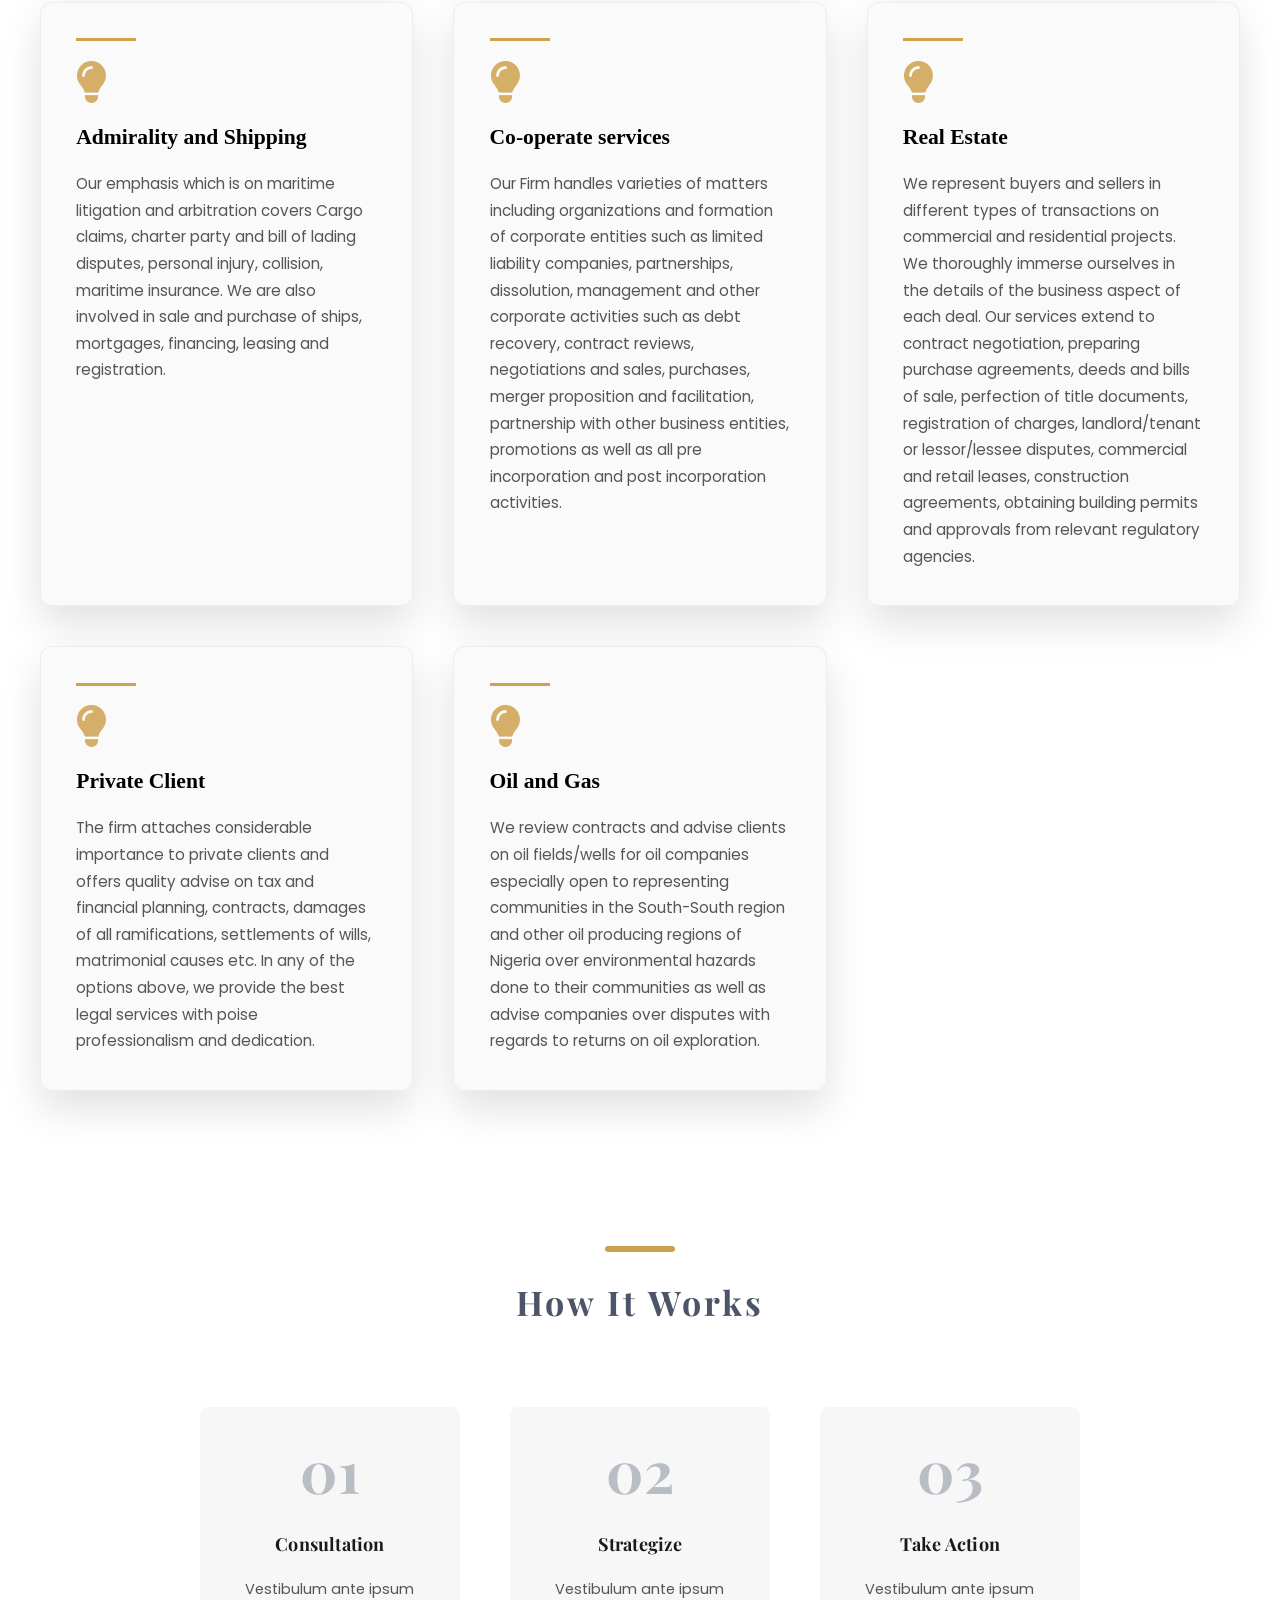
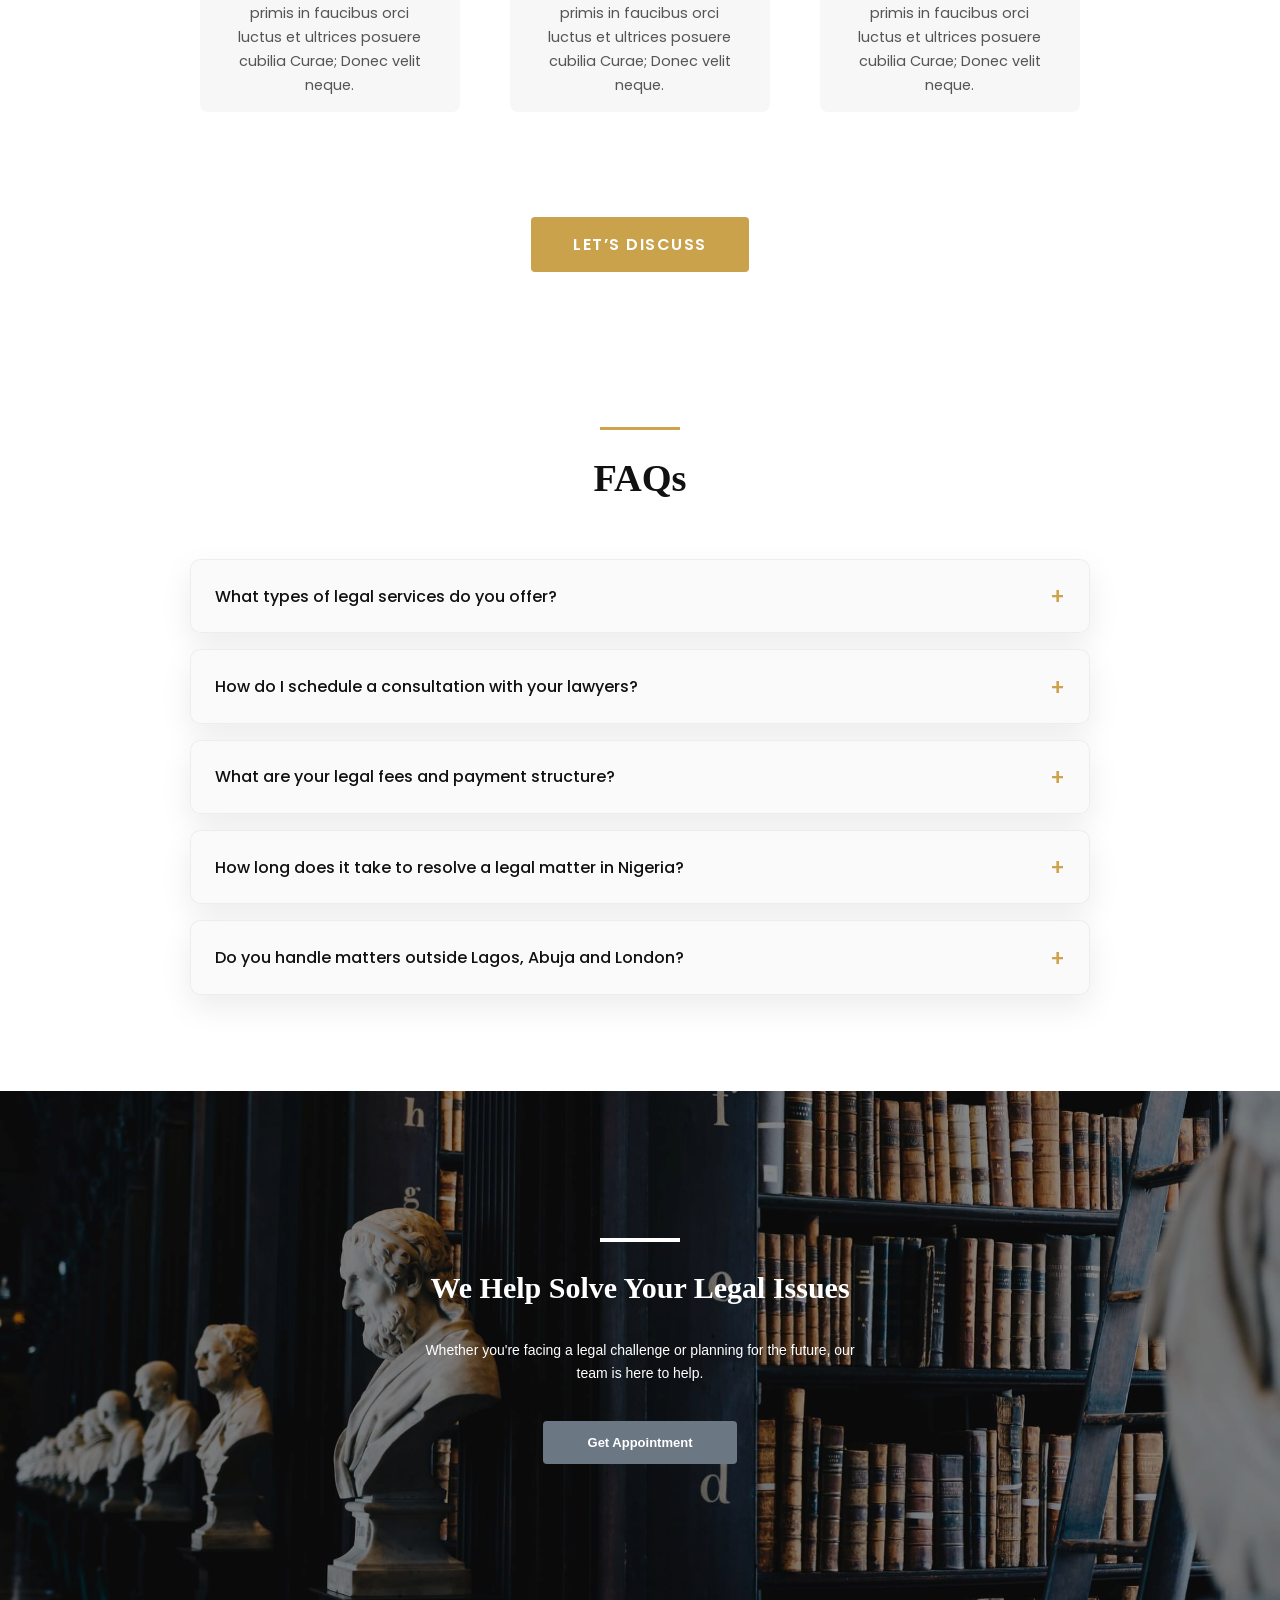
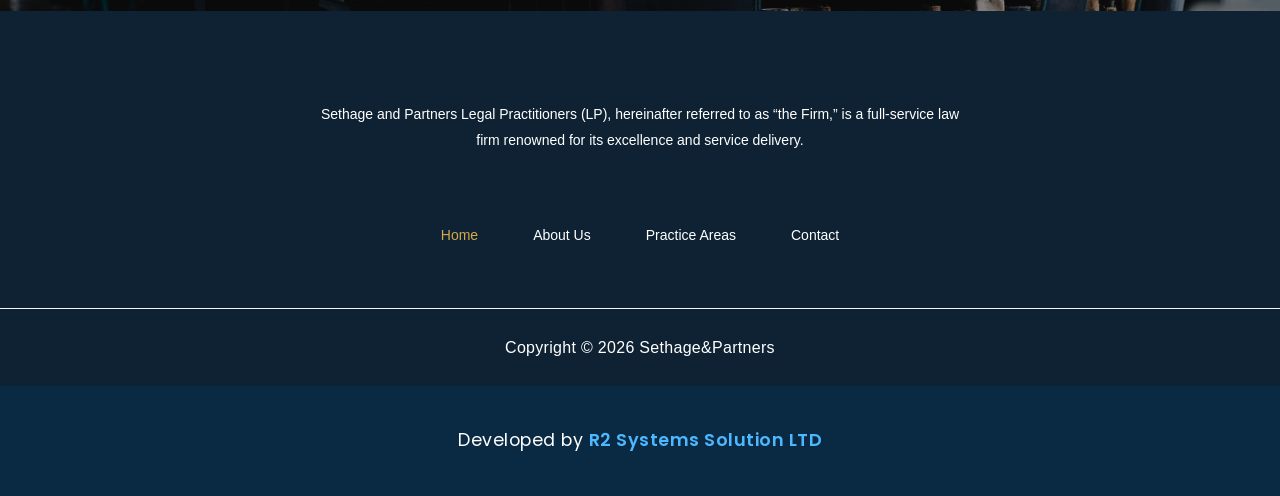
==== commit 27898921: "Update About.html" ====
--- a/About.html
+++ b/About.html
@@ -23,7 +23,7 @@
 
       <!-- LOGO -->
       <a href="home.html" class="logo">
-        <img src="wcropped-Seth-115x94.png" alt="Sethage & Partners Logo">
+        <img src="cropped-Seth-115x94.png" alt="Sethage & Partners Logo">
       </a>
 
       <!-- DESKTOP LINKS -->
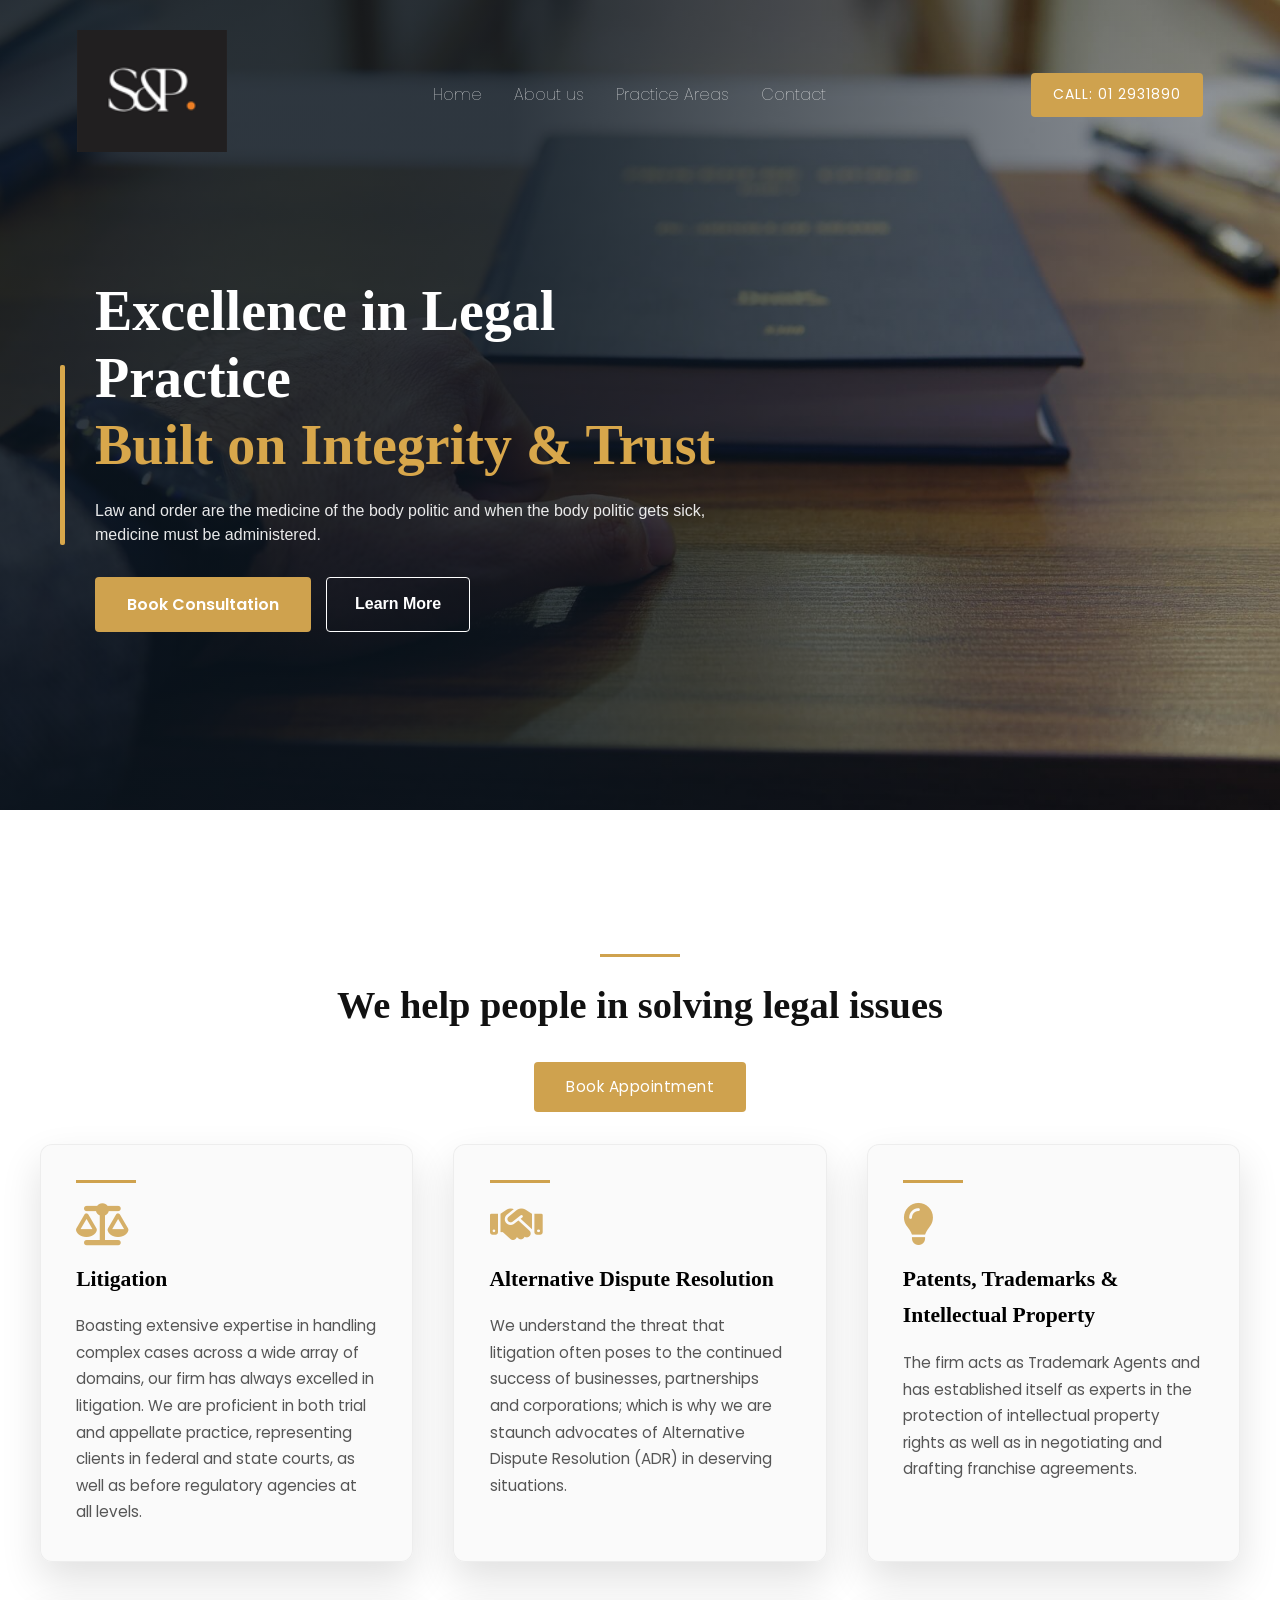
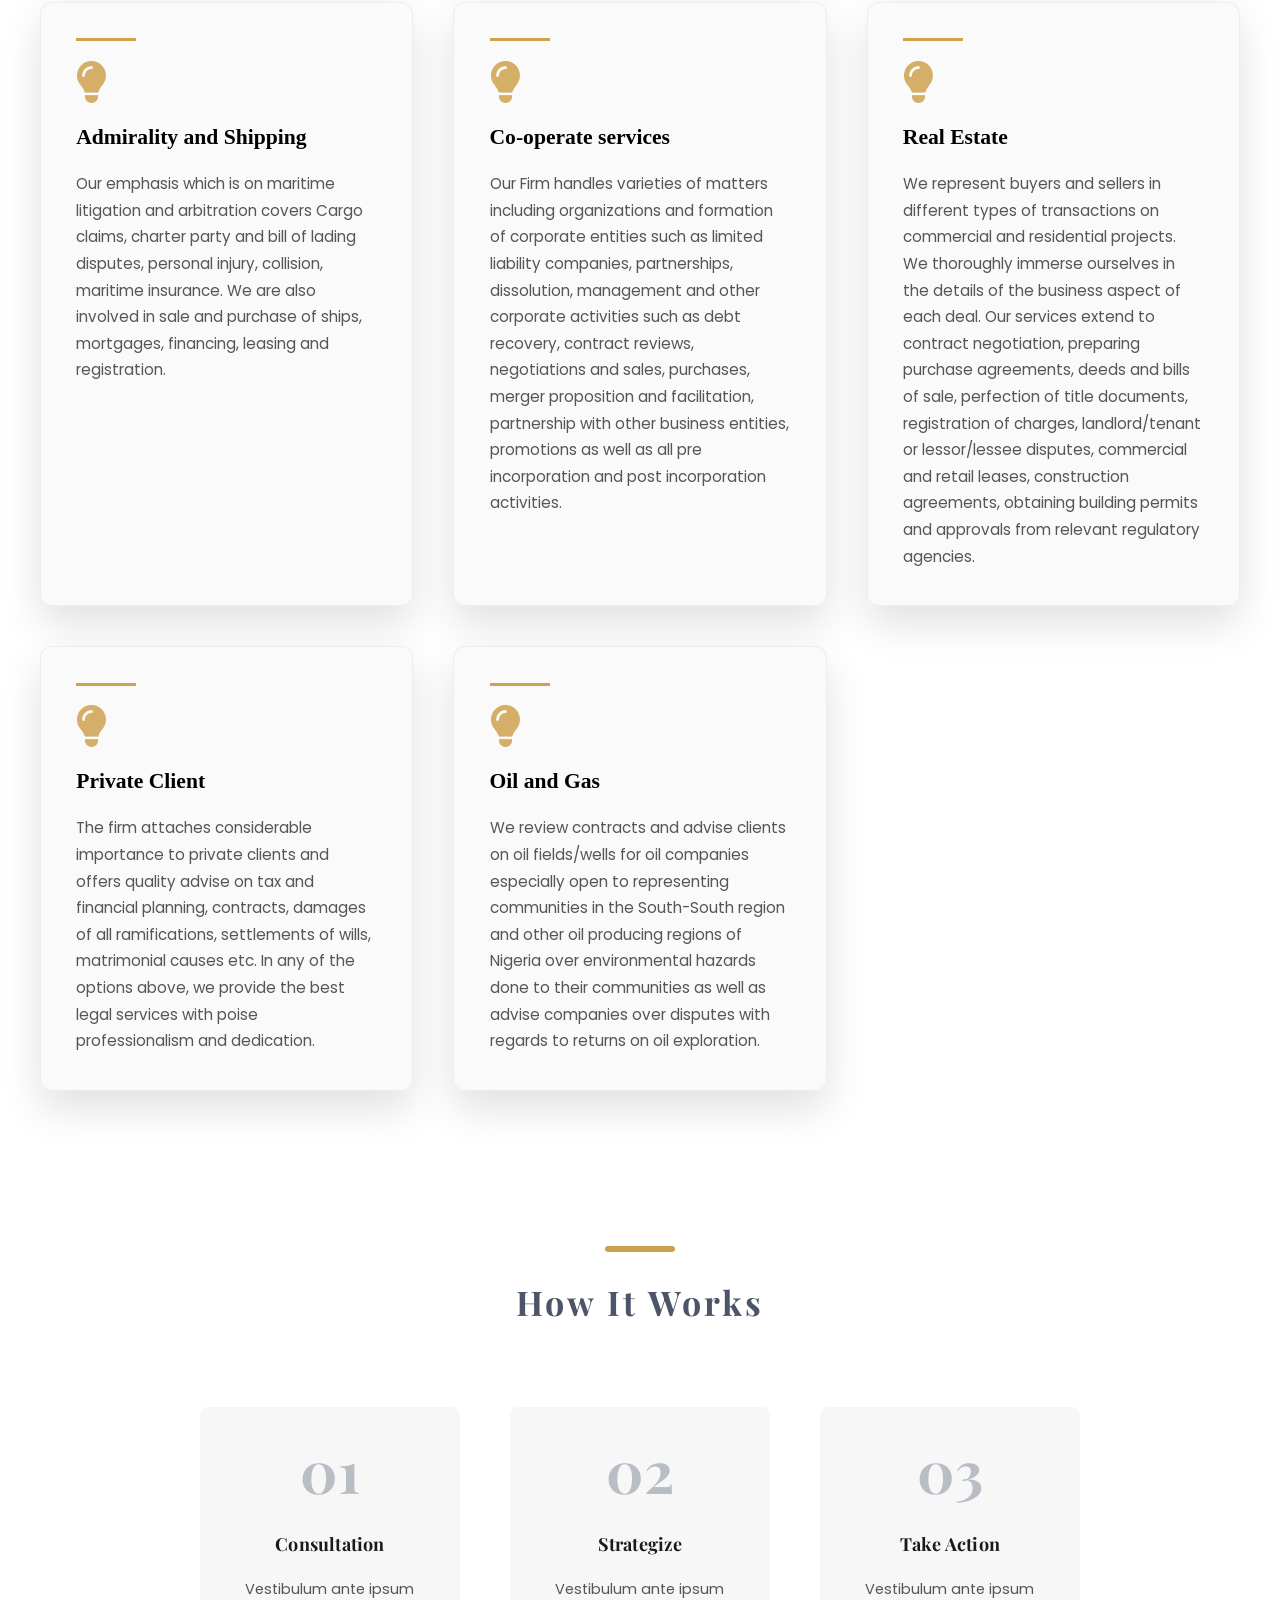
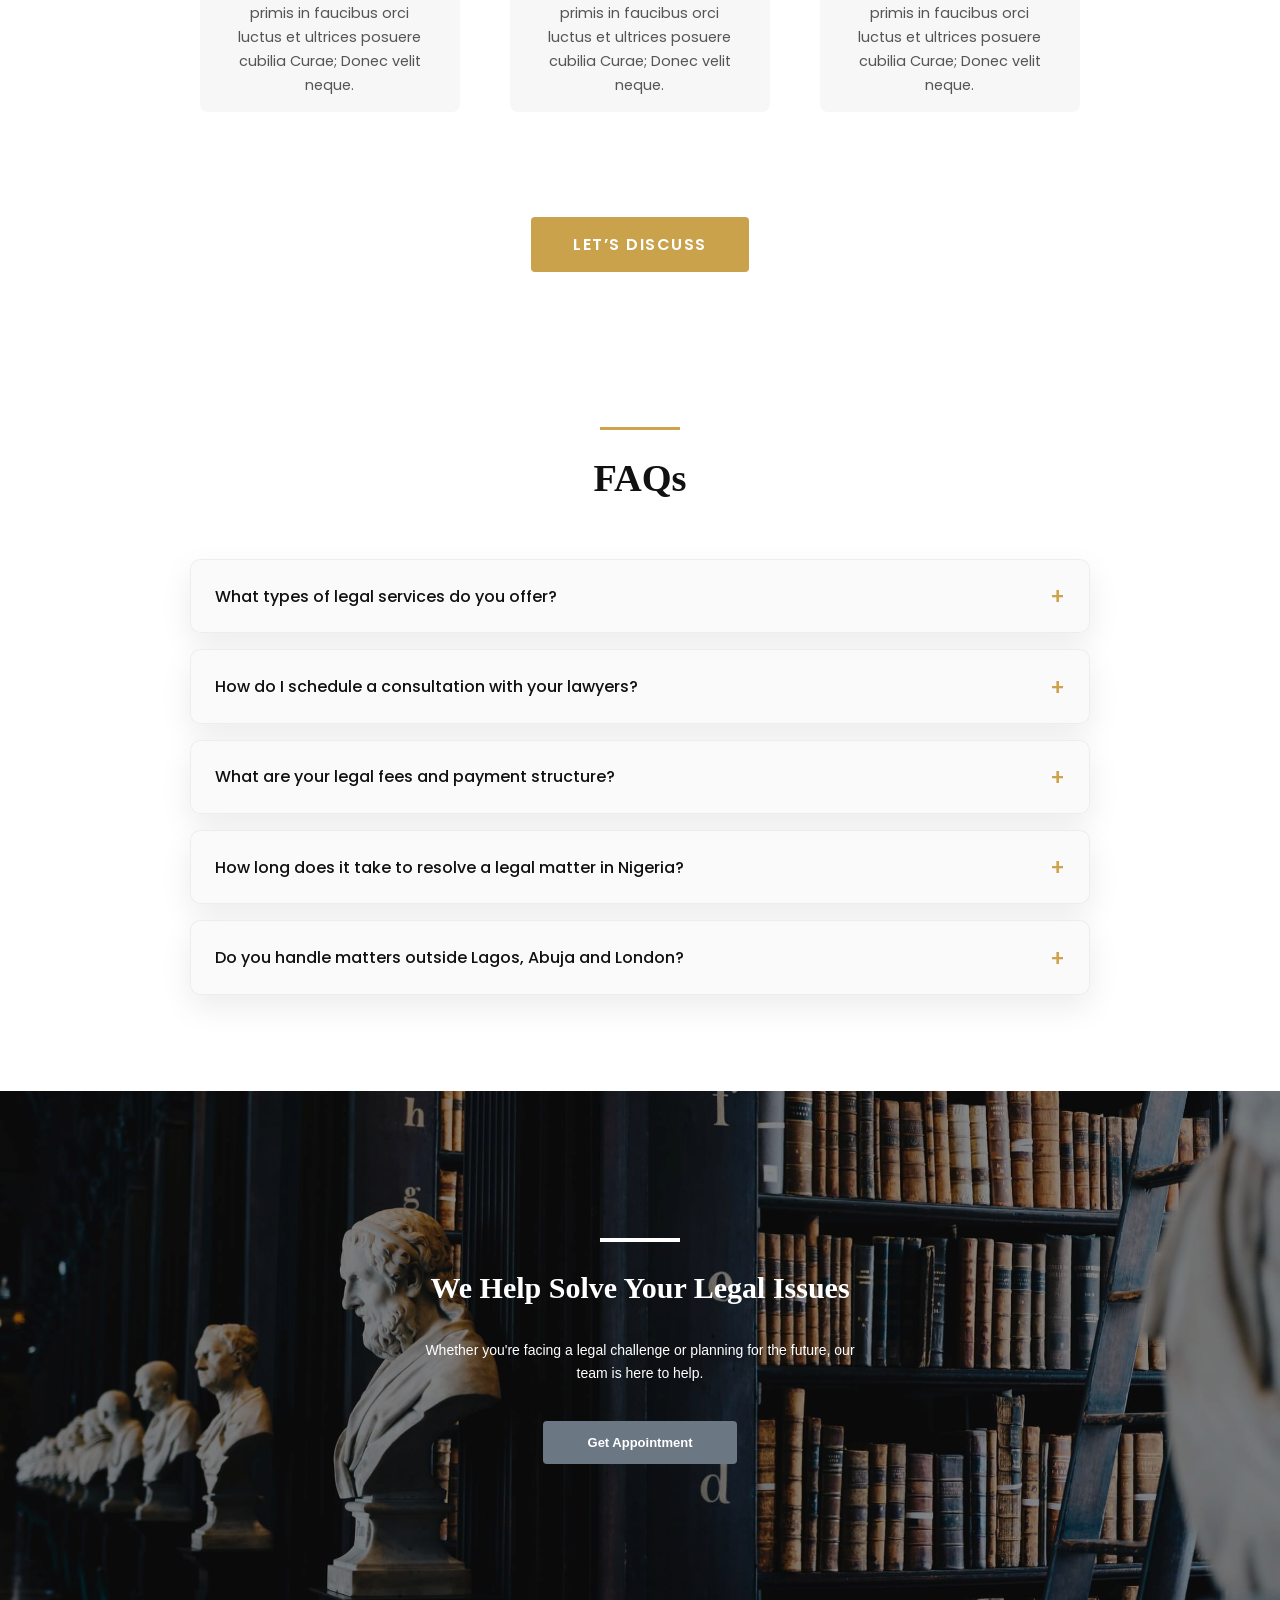
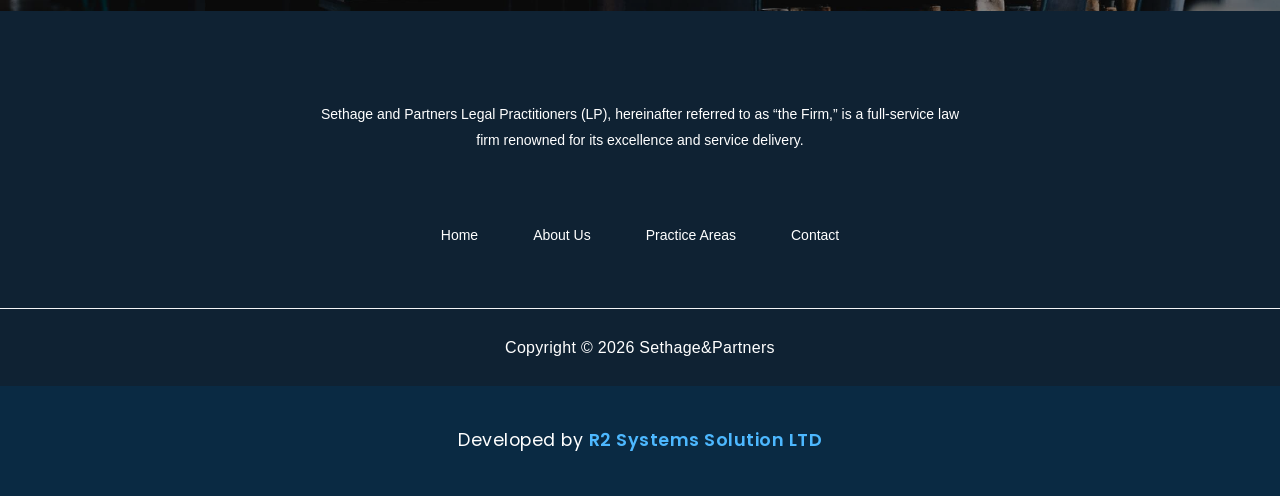
==== commit c263070d: "Update About.html" ====
--- a/About.html
+++ b/About.html
@@ -28,7 +28,7 @@
 
       <!-- DESKTOP LINKS -->
       <ul class="nav-links">
-        <li><a href="index.html" class="active">Home</a></li>
+        <li><a href="index.html">Home</a></li>
         <li><a href="About.html">About us</a></li>
         <li><a href="practiceAreas.html#">Practice Areas</a></li>
         <li><a href="contact.html">Contact</a></li>
@@ -335,7 +335,7 @@
     </p>
 
     <div class="dark-links">
-      <a class="active" href="index.html">Home</a>
+      <a href="index.html">Home</a>
       <a href="About.html">About Us</a>
       <a href="practiceAreas.html">Practice Areas</a>
       <a href="contact.html">Contact</a>
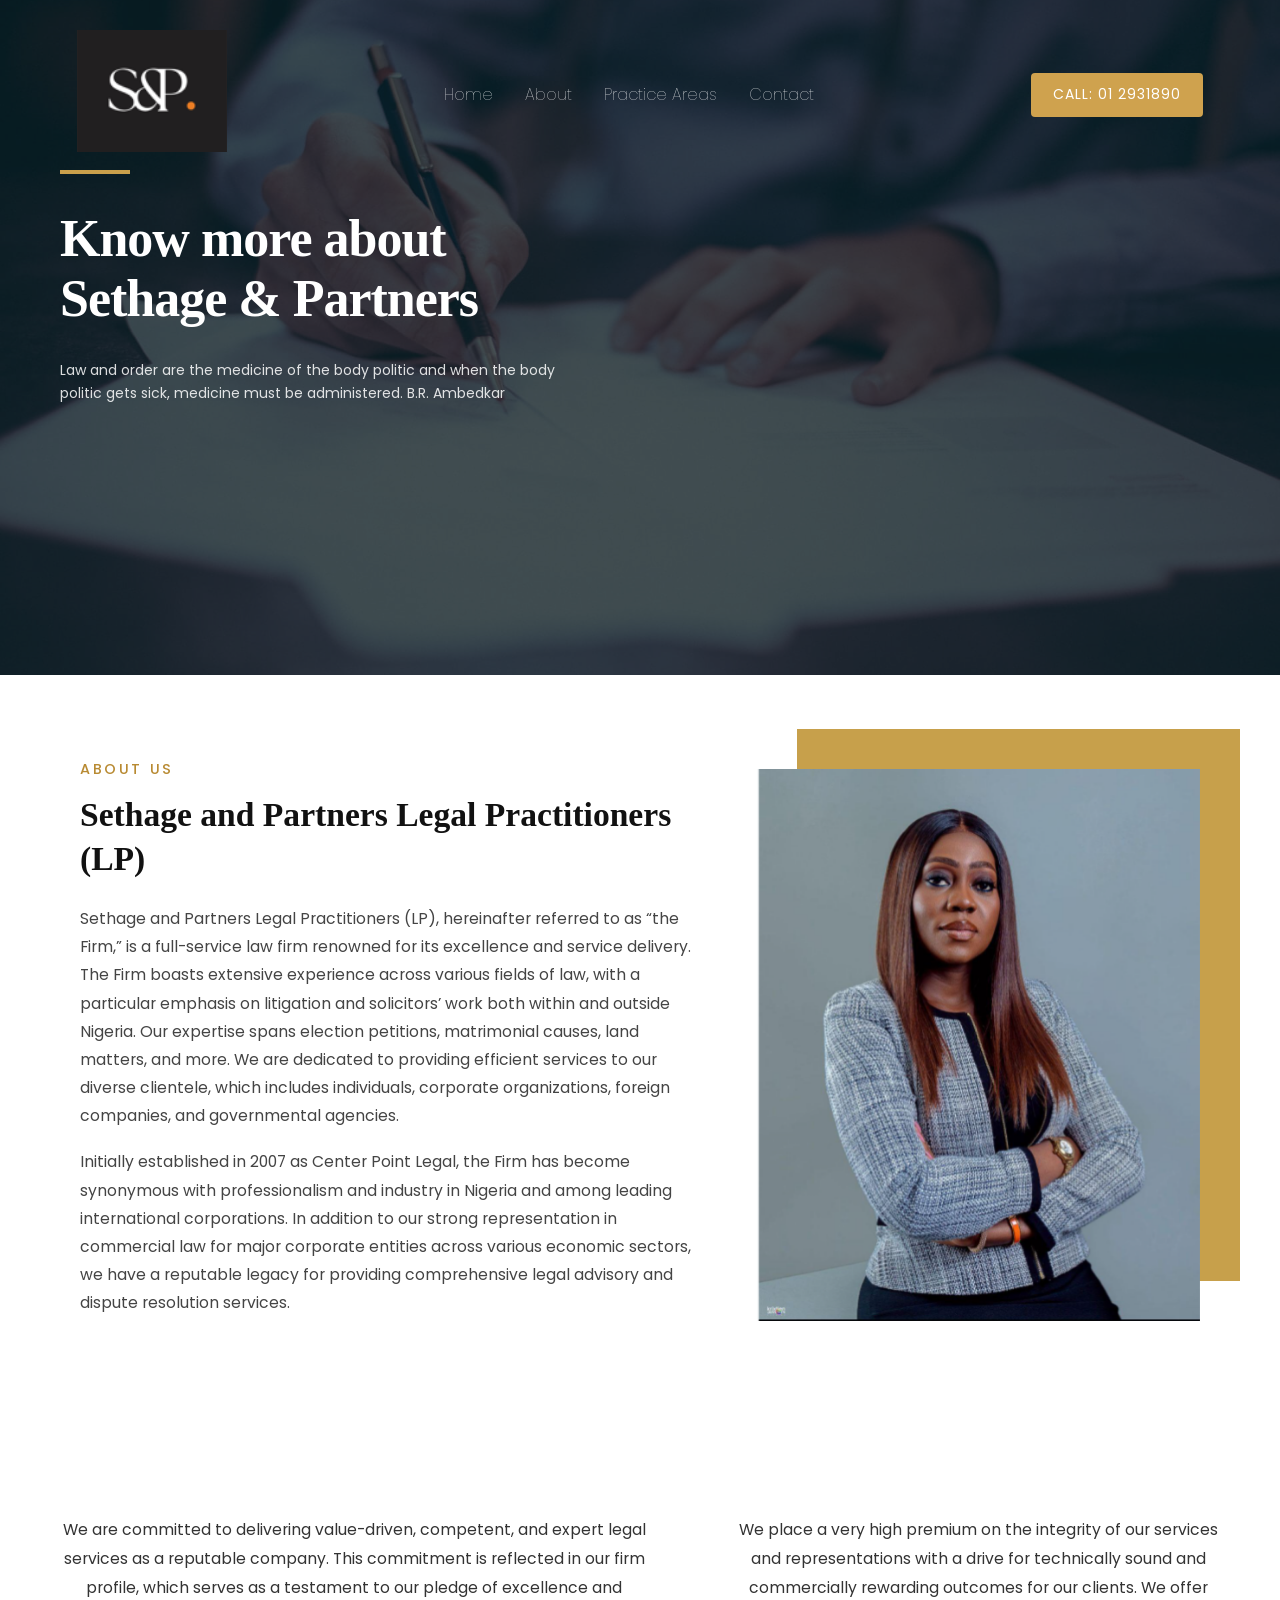
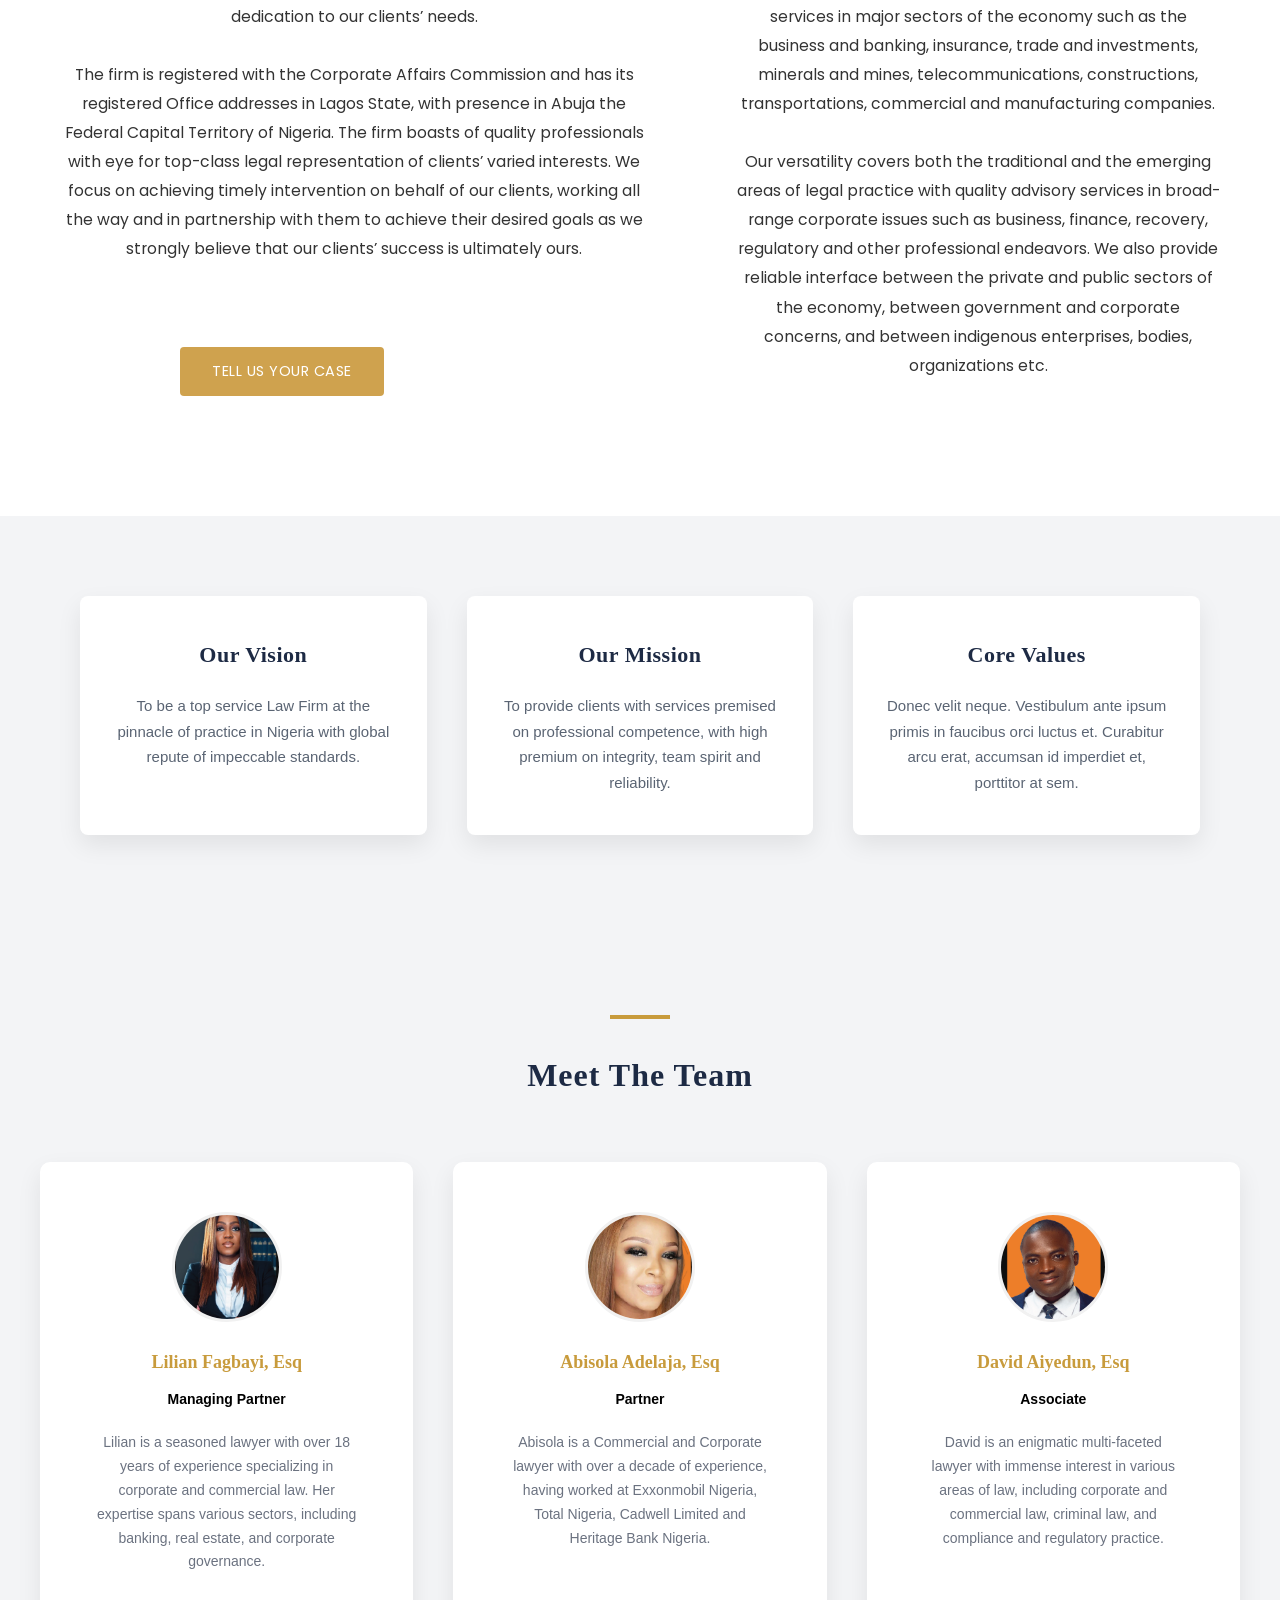
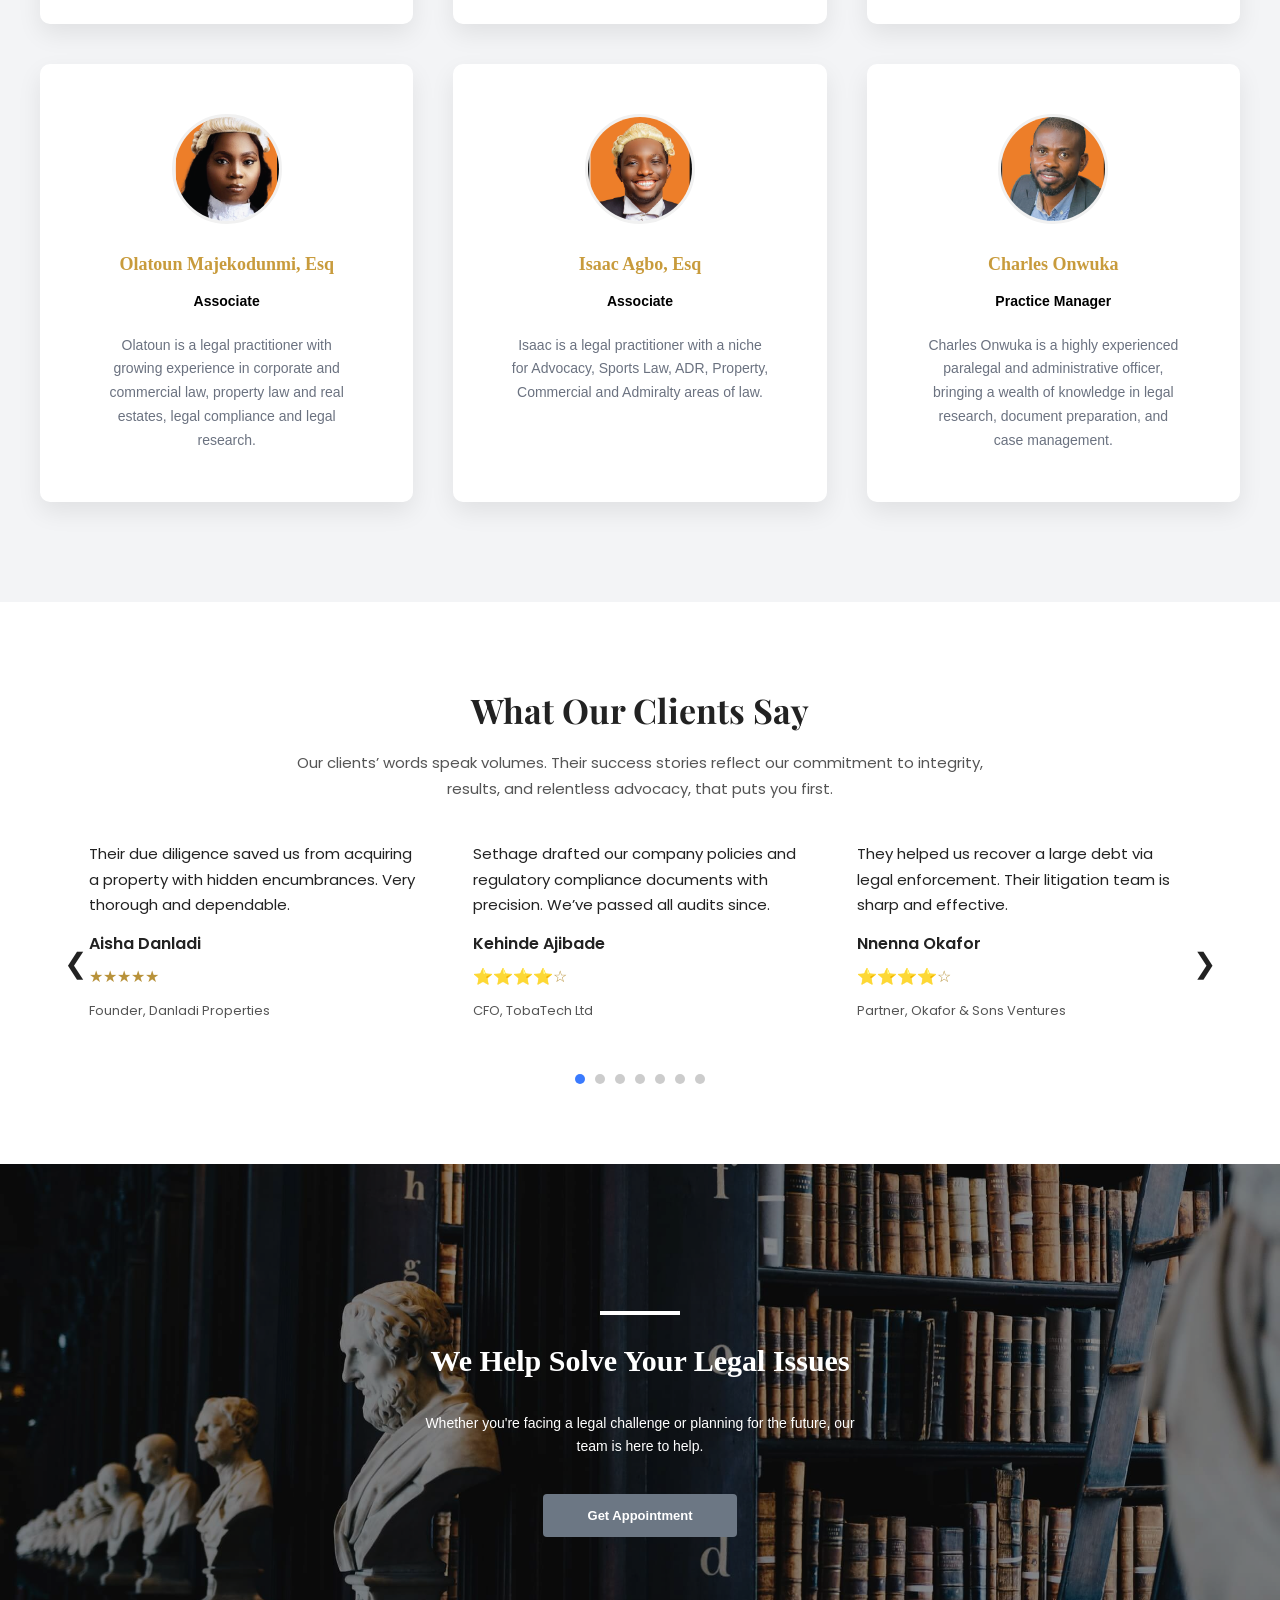
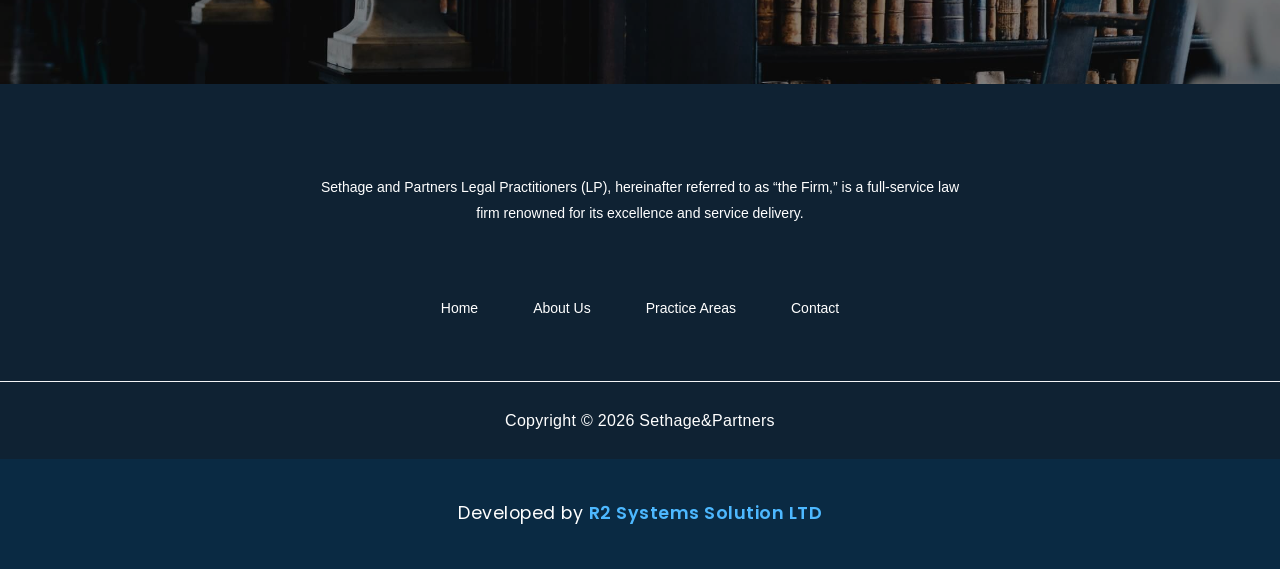
==== commit 939aeda0: "Update About.html" ====
--- a/About.html
+++ b/About.html
@@ -1,9 +1,11 @@
+
 <!DOCTYPE html>
 <html lang="en">
 <head>
     <meta charset="UTF-8">
     <meta name="viewport" content="width=device-width, initial-scale=1.0">
-    <title>Document</title>
+    <title>About Us - Sethage&Partners</title>
+    <link rel="stylesheet" href="style.css">
     <link
   rel="stylesheet"
   href="https://cdnjs.cloudflare.com/ajax/libs/font-awesome/6.5.0/css/all.min.css"
@@ -12,27 +14,33 @@
   referrerpolicy="no-referrer"
 />
 
-    <link rel="stylesheet" href="style.css">
+<!-- No JS needed for about section -->
+
 </head>
 <body>
     
-<header class="showcase">
-
-   <!-- NAVBAR -->
+ 
+  <!-- ==============================
+       HERO HEADER
+  =============================== -->
+
+
+  <header class="hero2">
+
+    <!-- NAVBAR -->
     <nav class="navbar">
 
       <!-- LOGO -->
-      <a href="home.html" class="logo">
+      <a href="index.html" class="logo">
         <img src="cropped-Seth-115x94.png" alt="Sethage & Partners Logo">
       </a>
 
       <!-- DESKTOP LINKS -->
       <ul class="nav-links">
         <li><a href="index.html">Home</a></li>
-        <li><a href="About.html">About us</a></li>
-        <li><a href="practiceAreas.html#">Practice Areas</a></li>
+        <li><a href="About.html">About</a></li>
+        <li><a href="practiceAreas.html">Practice Areas</a></li>
         <li><a href="contact.html">Contact</a></li>
-
       </ul>
 
       <!-- CALL BUTTON -->
@@ -48,261 +56,338 @@
       <!-- MOBILE MENU -->
       <ul class="mobile-menu" id="mobileMenu">
         <li><a href="index.html">Home</a></li>
-        <li><a href="About,html">About us</a></li>
+        <li><a href="About.html">About us</a></li>
         <li><a href="practiceAreas.html">Practice Areas</a></li>
         <li><a href="contact.html">Contact</a></li>
       </ul>
 
     </nav>
-  <!-- SHOWCASE CONTENT -->
-  <div class="showcase-content">
-
-    <div class="showcase-accent"></div>
-
-    <div class="showcase-text-box">
-      <h1>
-        Excellence in Legal Practice <br>
-        <span>Built on Integrity & Trust</span>
-      </h1>
-
+
+    <!-- HERO CONTENT -->
+   <div class="aboutUs-hero-content">
+    <h1>Know more about Sethage & Partners</h1>
+    <p>Law and order are the medicine of the body 
+      politic and when the body politic gets sick, 
+      medicine must be administered. B.R. Ambedkar
+    </p>
+   </div>
+  </header>
+
+<section class="about-section">
+  <div class="about-inner">
+
+    <!-- LEFT TEXT -->
+    <div class="about-text">
+      <span class="about-kicker">About Us</span>
+      <h2 class="about-heading">Sethage and Partners Legal Practitioners (LP)</h2>
+
+      <p class="about-body">
+        Sethage and Partners Legal Practitioners (LP), hereinafter referred to as “the Firm,”
+        is a full-service law firm renowned for its excellence and service delivery. The Firm
+        boasts extensive experience across various fields of law, with a particular emphasis on
+        litigation and solicitors’ work both within and outside Nigeria. Our expertise spans
+        election petitions, matrimonial causes, land matters, and more. We are dedicated to
+        providing efficient services to our diverse clientele, which includes individuals,
+        corporate organizations, foreign companies, and governmental agencies.
+      </p>
+
+      <p class="about-body">
+        Initially established in 2007 as Center Point Legal, the Firm has become synonymous with
+        professionalism and industry in Nigeria and among leading international corporations.
+        In addition to our strong representation in commercial law for major corporate entities
+        across various economic sectors, we have a reputable legacy for providing comprehensive
+        legal advisory and dispute resolution services.
+      </p>
+    </div>
+
+    <!-- RIGHT IMAGE -->
+     <div class="about-right">
+        <div class="image-box">
+          <img src="Screenshot 2026-04-10 164920.png" alt="Lawyer meeting client">
+        </div>
+      </div>
+
+
+  </div>
+</section>
+
+
+<!-- ==============================
+     CONTINUATION SECTION
+============================== -->
+<section class="firm-section">
+  <div class="firm-container">
+
+    <!-- LEFT COLUMN -->
+    <div class="firm-left">
+      <p class="firm-text">
+        We are committed to delivering value-driven, competent, and expert legal services as a reputable company.
+        This commitment is reflected in our firm profile, which serves as a testament to our pledge of excellence
+        and dedication to our clients’ needs.
+        <br><br>
+        The firm is registered with the Corporate Affairs Commission and has its registered Office addresses in
+        Lagos State, with presence in Abuja the Federal Capital Territory of Nigeria. The firm boasts of quality
+        professionals with eye for top-class legal representation of clients’ varied interests. We focus on
+        achieving timely intervention on behalf of our clients, working all the way and in partnership with them
+        to achieve their desired goals as we strongly believe that our clients’ success is ultimately ours.
+      </p>
+
+      <a href= "contact.html" class="firm-btn">TELL US YOUR CASE</a>
+    </div>
+
+   
+
+      <p class="firm-text">
+        We place a very high premium on the integrity of our services and representations with a drive for
+        technically sound and commercially rewarding outcomes for our clients. We offer services in major sectors
+        of the economy such as the business and banking, insurance, trade and investments, minerals and mines,
+        telecommunications, constructions, transportations, commercial and manufacturing companies.
+        <br><br>
+        Our versatility covers both the traditional and the emerging areas of legal practice with quality advisory
+        services in broad-range corporate issues such as business, finance, recovery, regulatory and other
+        professional endeavors. We also provide reliable interface between the private and public sectors of the
+        economy, between government and corporate concerns, and between indigenous enterprises, bodies,
+        organizations etc.
+      </p>
+
+    </div>
+
+  </div>
+</section>
+
+
+<section class="section">
+  <div class="container">
+
+
+
+    <div class="card">
+      <h2>Our Vision</h2>
       <p>
-        Law and order are the medicine of the body politic and when the body politic 
-        gets sick, medicine must be administered.
-      </p>
-
-      <div class="showcase-actions">
-        <a href="contact.html" class="btn-primary">Book Consultation</a>
-        <a href="About.html" class="btn-secondary">Learn More</a>
-      </div>
-    </div>
-
-  </div>
-
-</header>
-
-<section class="services-section">
-<section class="services-title-section">
-  <div class="services-title-wrap">
-    <div class="services-title-line"></div>
-    <h2>We help people in solving legal issues</h2>
-    <a href="#" class="services-btn">Book Appointment</a>
+        To be a top service Law Firm at the pinnacle of practice in Nigeria 
+        with global repute of impeccable standards.
+      </p>
+    </div>
+
+    <div class="card">
+      <h2>Our Mission</h2>
+      <p>
+        To provide clients with services premised on professional competence, 
+        with high premium on integrity, team spirit and reliability.
+      </p>
+    </div>
+
+    <div class="card">
+      <h2>Core Values</h2>
+      <p>
+        Donec velit neque. Vestibulum ante ipsum primis in faucibus orci luctus et. 
+        Curabitur arcu erat, accumsan id imperdiet et, porttitor at sem.
+      </p>
+    </div>
+
   </div>
 </section>
 
 
-  <div class="services-grid">
-
-    <div class="service-card">
-      <div class="service-line"></div>
-      <div class="service-icon"><i class="fas fa-scale-balanced"></i></div>
-      <h3>Litigation</h3>
-      <p>
-        Boasting extensive expertise in handling complex cases across a wide array of domains,
-        our firm has always excelled in litigation. We are proficient in both trial and appellate
-        practice, representing clients in federal and state courts, as well as before regulatory
-        agencies at all levels.
-      </p>
-    </div>
-
-    <div class="service-card">
-      <div class="service-line"></div>
-      <div class="service-icon"><i class="fas fa-handshake"></i></div>
-      <h3>Alternative Dispute Resolution</h3>
-      <p>
-        We understand the threat that litigation often poses to the continued success of businesses,
-        partnerships and corporations; which is why we are staunch advocates of Alternative Dispute
-        Resolution (ADR) in deserving situations.
-      </p>
-    </div>
-
-    <div class="service-card">
-      <div class="service-line"></div>
-      <div class="service-icon"><i class="fas fa-lightbulb"></i></div>
-      <h3>Patents, Trademarks & Intellectual Property</h3>
-      <p>
-        The firm acts as Trademark Agents and has established itself as experts in the protection of
-        intellectual property rights as well as in negotiating and drafting franchise agreements.
-      </p>
-    </div>
-
-     <div class="service-card">
-      <div class="service-line"></div>
-      <div class="service-icon"><i class="fas fa-lightbulb"></i></div>
-      <h3>Admirality and Shipping</h3>
-      <p>
-     Our emphasis which is on maritime litigation and arbitration covers Cargo claims, charter party and bill of lading disputes, personal injury, collision, maritime insurance. We are also involved in sale and purchase of ships, mortgages, financing, leasing and registration.
-      </p>
-    </div>
-
-    <div class="service-card">
-      <div class="service-line"></div>
-      <div class="service-icon"><i class="fas fa-lightbulb"></i></div>
-      <h3>Co-operate services</h3>
-      <p>
-     Our Firm handles varieties of matters including organizations and formation of corporate entities such as limited liability companies, partnerships, dissolution, management and other corporate activities such as debt recovery, contract reviews, negotiations and sales, purchases, merger proposition and facilitation, partnership with other business entities, promotions as well as all pre incorporation and post incorporation activities.
-      </p>
-    </div>
-
-    <div class="service-card">
-      <div class="service-line"></div>
-      <div class="service-icon"><i class="fas fa-lightbulb"></i></div>
-      <h3>Real Estate</h3>
-      <p>
-      We represent buyers and sellers in different types of transactions on commercial and residential projects. We thoroughly immerse ourselves in the details of the business aspect of each deal. Our services extend to contract negotiation, preparing purchase agreements, deeds and bills of sale, perfection of title documents, registration of charges, landlord/tenant or lessor/lessee disputes, commercial and retail leases, construction agreements, obtaining building permits and approvals from relevant regulatory agencies.
-      </p>
-    </div>
-
-    <div class="service-card">
-      <div class="service-line"></div>
-      <div class="service-icon"><i class="fas fa-lightbulb"></i></div>
-      <h3>Private Client</h3>
-      <p>
-     The firm attaches considerable importance to private clients and offers quality advise on tax and financial planning, contracts, damages of all ramifications, settlements of wills, matrimonial causes etc. In any of the options above, we provide the best legal services with poise professionalism and dedication.
-      </p>
-    </div>
-
-    <div class="service-card">
-      <div class="service-line"></div>
-      <div class="service-icon"><i class="fas fa-lightbulb"></i></div>
-      <h3>Oil and Gas</h3>
-      <p>
-      We review contracts and advise clients on oil fields/wells for oil companies especially open to 
-      representing communities in the South-South region and other oil producing regions of Nigeria over
-       environmental hazards done to their 
-      communities as well as advise companies over disputes with regards to returns on oil exploration.
-      </p>
-    </div>
-
-
-    <div class="services-grid">
-
-    
-
-  </div>
+<section class="team-section">
+
+  <!-- Header -->
+  <div class="team-header">
+    <span class="team-header-line"></span>
+    <h2 class="team-title">Meet The Team</h2>
+  </div>
+
+  <!-- Grid -->
+  <div class="team-container">
+
+    <!-- Member 1 -->
+    <div class="team-card">
+      <div class="team-avatar">
+        <img src="Screenshot 2026-04-10 165147.png" alt="Lilian Fagbayi">
+      </div>
+
+      <h3 class="team-name">Lilian Fagbayi, Esq</h3>
+      <p class="team-role">Managing Partner</p>
+
+      <p class="team-bio">
+        Lilian is a seasoned lawyer with over 18 years of experience specializing in corporate 
+        and commercial law. Her expertise spans various sectors, including banking, real estate, 
+        and corporate governance.
+      </p>
+    </div>
+
+    <!-- Member 2 -->
+    <div class="team-card">
+      <div class="team-avatar">
+        <img src="Screenshot 2026-04-10 165217.png" alt="Abisola Adelaja">
+      </div>
+
+      <h3 class="team-name">Abisola Adelaja, Esq</h3>
+      <p class="team-role">Partner</p>
+
+      <p class="team-bio">
+        Abisola is a Commercial and Corporate lawyer with over a decade of experience, having 
+        worked at Exxonmobil Nigeria, Total Nigeria, Cadwell Limited and Heritage Bank Nigeria.
+      </p>
+    </div>
+
+    <!-- Member 3 -->
+    <div class="team-card">
+      <div class="team-avatar">
+        <img src="david.png" alt="David Aiyedun">
+      </div>
+
+      <h3 class="team-name">David Aiyedun, Esq</h3>
+      <p class="team-role">Associate</p>
+
+      <p class="team-bio">
+        David is an enigmatic multi-faceted lawyer with immense interest in various areas of law, 
+        including corporate and commercial law, criminal law, and compliance and regulatory practice.
+      </p>
+    </div>
+
+<!-- Member 4 -->
+<div class="team-card">
+  <div class="team-avatar">
+    <img src="Screenshot 2026-04-10 165255.png" alt="Olatoun Majekodunmi">
+  </div>
+
+  <h3 class="team-name">Olatoun Majekodunmi, Esq</h3>
+  <p class="team-role">Associate</p>
+
+  <p class="team-bio">
+    Olatoun is a legal practitioner with growing experience in corporate and commercial law, 
+    property law and real estates, legal compliance and legal research.
+  </p>
+</div>
+
+<!-- Member 5 -->
+<div class="team-card">
+  <div class="team-avatar">
+    <img src="Screenshot 2026-04-10 165311.png" alt="Isaac Agbo">
+  </div>
+
+  <h3 class="team-name">Isaac Agbo, Esq</h3>
+  <p class="team-role">Associate</p>
+
+  <p class="team-bio">
+    Isaac is a legal practitioner with a niche for Advocacy, Sports Law, ADR, Property, 
+    Commercial and Admiralty areas of law.
+  </p>
+</div>
+
+<!-- Member 6 -->
+<div class="team-card">
+  <div class="team-avatar">
+    <img src="Screenshot 2026-04-10 165330.png" alt="Charles Onwuka">
+  </div>
+
+  <h3 class="team-name">Charles Onwuka</h3>
+  <p class="team-role">Practice Manager</p>
+
+  <p class="team-bio">
+    Charles Onwuka is a highly experienced paralegal and administrative officer, bringing 
+    a wealth of knowledge in legal research, document preparation, and case management.
+  </p>
+</div>
+
+  </div>
+
 </section>
 
-<!-- ==============================
-       HOW IT WORKS
+
+ <!-- ==============================
+       TESTIMONIALS
   =============================== -->
-  <section class="how-section">
-    <div class="how-container">
-
-      <h2 class="how-title">How It Works</h2>
-
-      <div class="how-grid">
-        <div class="how-box">
-          <span class="how-number">01</span>
-          <h3>Consultation</h3>
-          <p>
-            Vestibulum ante ipsum primis in faucibus orci luctus et ultrices posuere cubilia Curae;
-            Donec velit neque.
-          </p>
+  <section class="testimonials-section">
+    <div class="testimonials-container">
+
+      <h2 class="testimonials-title">What Our Clients Say</h2>
+      <p class="testimonials-subtitle">
+        Our clients’ words speak volumes. Their success stories reflect our commitment to integrity,
+        results, and relentless advocacy, that puts you first.
+      </p>
+
+      <div class="ts-wrapper">
+
+        <button class="ts-arrow ts-prev">&#10094;</button>
+        <button class="ts-arrow ts-next">&#10095;</button>
+
+        <div class="ts-track">
+
+          <div class="ts-card clone">
+            <p>Their due diligence saved us from acquiring a property with hidden encumbrances. Very thorough and dependable.</p>
+            <h4>Aisha Danladi</h4>
+            <div class="ts-stars">★★★★★</div>
+            <span>Founder, Danladi Properties</span>
+          </div>
+
+          <div class="ts-card">
+            <p>Sethage drafted our company policies and regulatory compliance documents with precision. We’ve passed all audits since.</p>
+            <h4>Kehinde Ajibade</h4>
+            <div class="ts-stars">⭐⭐⭐⭐☆</div>
+            <span>CFO, TobaTech Ltd</span>
+          </div>
+
+          <div class="ts-card">
+            <p>They helped us recover a large debt via legal enforcement. Their litigation team is sharp and effective.</p>
+            <h4>Nnenna Okafor</h4>
+            <div class="ts-stars">⭐⭐⭐⭐☆</div>
+            <span>Partner, Okafor & Sons Ventures</span>
+          </div>
+
+          <div class="ts-card">
+            <p>Their legal team represented us before the FCCPC. The outcome was favourable, and we were impressed with their case strategy.</p>
+            <h4>Ibrahim Suleiman</h4>
+            <div class="ts-stars">⭐⭐⭐⭐☆</div>
+            <span>Managing Director, Suleiman Agro-Allied Ltd</span>
+          </div>
+
+          <div class="ts-card">
+            <p>Sethage & Partners registered our non-profit and secured all necessary approvals. Very responsive and knowledgeable.</p>
+            <h4>Dr. Ifeoma Nwachukwu</h4>
+            <div class="ts-stars">★★★★★</div>
+            <span>NGO Coordinator</span>
+          </div>
+
+          <div class="ts-card">
+            <p>Sethage & Partners structured our joint venture agreement seamlessly. Their legal insight was crucial to securing the deal.</p>
+            <h4>Abimbola Oyetunde</h4>
+            <div class="ts-stars">★★★★★</div>
+            <span>CEO, Bimz Apparel Ltd</span>
+          </div>
+
+          <div class="ts-card">
+            <p>They handled our construction contract disputes with professionalism. We recovered our full entitlement without going to court.</p>
+            <h4>Emeka Nwokedi</h4>
+            <div class="ts-stars">★★★★★</div>
+            <span>Project Manager, GreenFields Construction</span>
+          </div>
+
+          <div class="ts-card">
+            <p>Their due diligence saved us from acquiring a property with hidden encumbrances. Very thorough and dependable.</p>
+            <h4>Aisha Danladi</h4>
+            <div class="ts-stars">★★★★★</div>
+            <span>Founder, Danladi Properties</span>
+          </div>
+
+          <div class="ts-card clone">
+            <p>Sethage drafted our company policies and regulatory compliance documents with precision. We’ve passed all audits since.</p>
+            <h4>Kehinde Ajibade</h4>
+            <div class="ts-stars">⭐⭐⭐⭐☆</div>
+            <span>CFO, TobaTech Ltd</span>
+          </div>
+
         </div>
 
-        <div class="how-box">
-          <span class="how-number">02</span>
-          <h3>Strategize</h3>
-          <p>
-            Vestibulum ante ipsum primis in faucibus orci luctus et ultrices posuere cubilia Curae;
-            Donec velit neque.
-          </p>
-        </div>
-
-        <div class="how-box">
-          <span class="how-number">03</span>
-          <h3>Take Action</h3>
-          <p>
-            Vestibulum ante ipsum primis in faucibus orci luctus et ultrices posuere cubilia Curae;
-            Donec velit neque.
-          </p>
-        </div>
-      </div>
-
-      <a href="contact.html" class="how-btn">LET’S DISCUSS</a>
-
+        <div class="ts-dots"></div>
+
+      </div>
     </div>
   </section>
 
 
-<section class="faq-section">
-
-  <div class="faq-header">
-    <div class="faq-line"></div>
-    <h2>FAQs</h2>
-  </div>
-
-  <div class="faq-container">
-
-    <div class="faq-item">
-      <button class="faq-question">
-        What types of legal services do you offer?
-        <span class="faq-icon">+</span>
-      </button>
-      <div class="faq-answer">
-        <p>
-          At Sethage and Partners, we offer a wide range of legal services including civil and commercial
-          litigation, corporate and business law, real estate transactions, family law, employment law,
-          intellectual property, and legal advisory for startups and SMEs in Nigeria.
-        </p>
-      </div>
-    </div>
-
-    <div class="faq-item">
-      <button class="faq-question">
-        How do I schedule a consultation with your lawyers?
-        <span class="faq-icon">+</span>
-      </button>
-      <div class="faq-answer">
-        <p>
-          You can schedule a consultation by contacting our office directly or using our online appointment
-          system. Our team will guide you through the process.
-        </p>
-      </div>
-    </div>
-
-    <div class="faq-item">
-      <button class="faq-question">
-        What are your legal fees and payment structure?
-        <span class="faq-icon">+</span>
-      </button>
-      <div class="faq-answer">
-        <p>
-          Our fees depend on the nature of the legal matter. We offer transparent billing and flexible
-          payment structures tailored to each client’s needs.
-        </p>
-      </div>
-    </div>
-
-    <div class="faq-item">
-      <button class="faq-question">
-        How long does it take to resolve a legal matter in Nigeria?
-        <span class="faq-icon">+</span>
-      </button>
-      <div class="faq-answer">
-        <p>
-          Timelines vary depending on the complexity of the case, court schedules, and the legal process
-          involved. We always aim for efficient and timely resolution.
-        </p>
-      </div>
-    </div>
-
-    <div class="faq-item">
-      <button class="faq-question">
-        Do you handle matters outside Lagos, Abuja and London?
-        <span class="faq-icon">+</span>
-      </button>
-      <div class="faq-answer">
-        <p>
-          Yes, we represent clients across Nigeria and internationally through our extended legal network.
-        </p>
-      </div>
-    </div>
-
-  </div>
-
-</section>
-
- <!-- ==============================
+  <!-- ==============================
        APPOINTMENT HERO SECTION
   =============================== -->
   <section class="hero1">
@@ -321,7 +406,6 @@
       <button class="hero1-btn">Get Appointment</button>
     </div>
   </section>
-
 
 
   <!-- ==============================
@@ -350,7 +434,7 @@
     <p>Copyright © 2026 Sethage&Partners</p>
   </footer>
 
-  <section class="dev-by">
+<section class="dev-by">
   <div class="dev-container">
     <p class="dev-text">
       Developed by 
@@ -361,6 +445,7 @@
   </div>
 </section>
 
+
   <!-- JS -->
   <script src="script.js"></script>
 
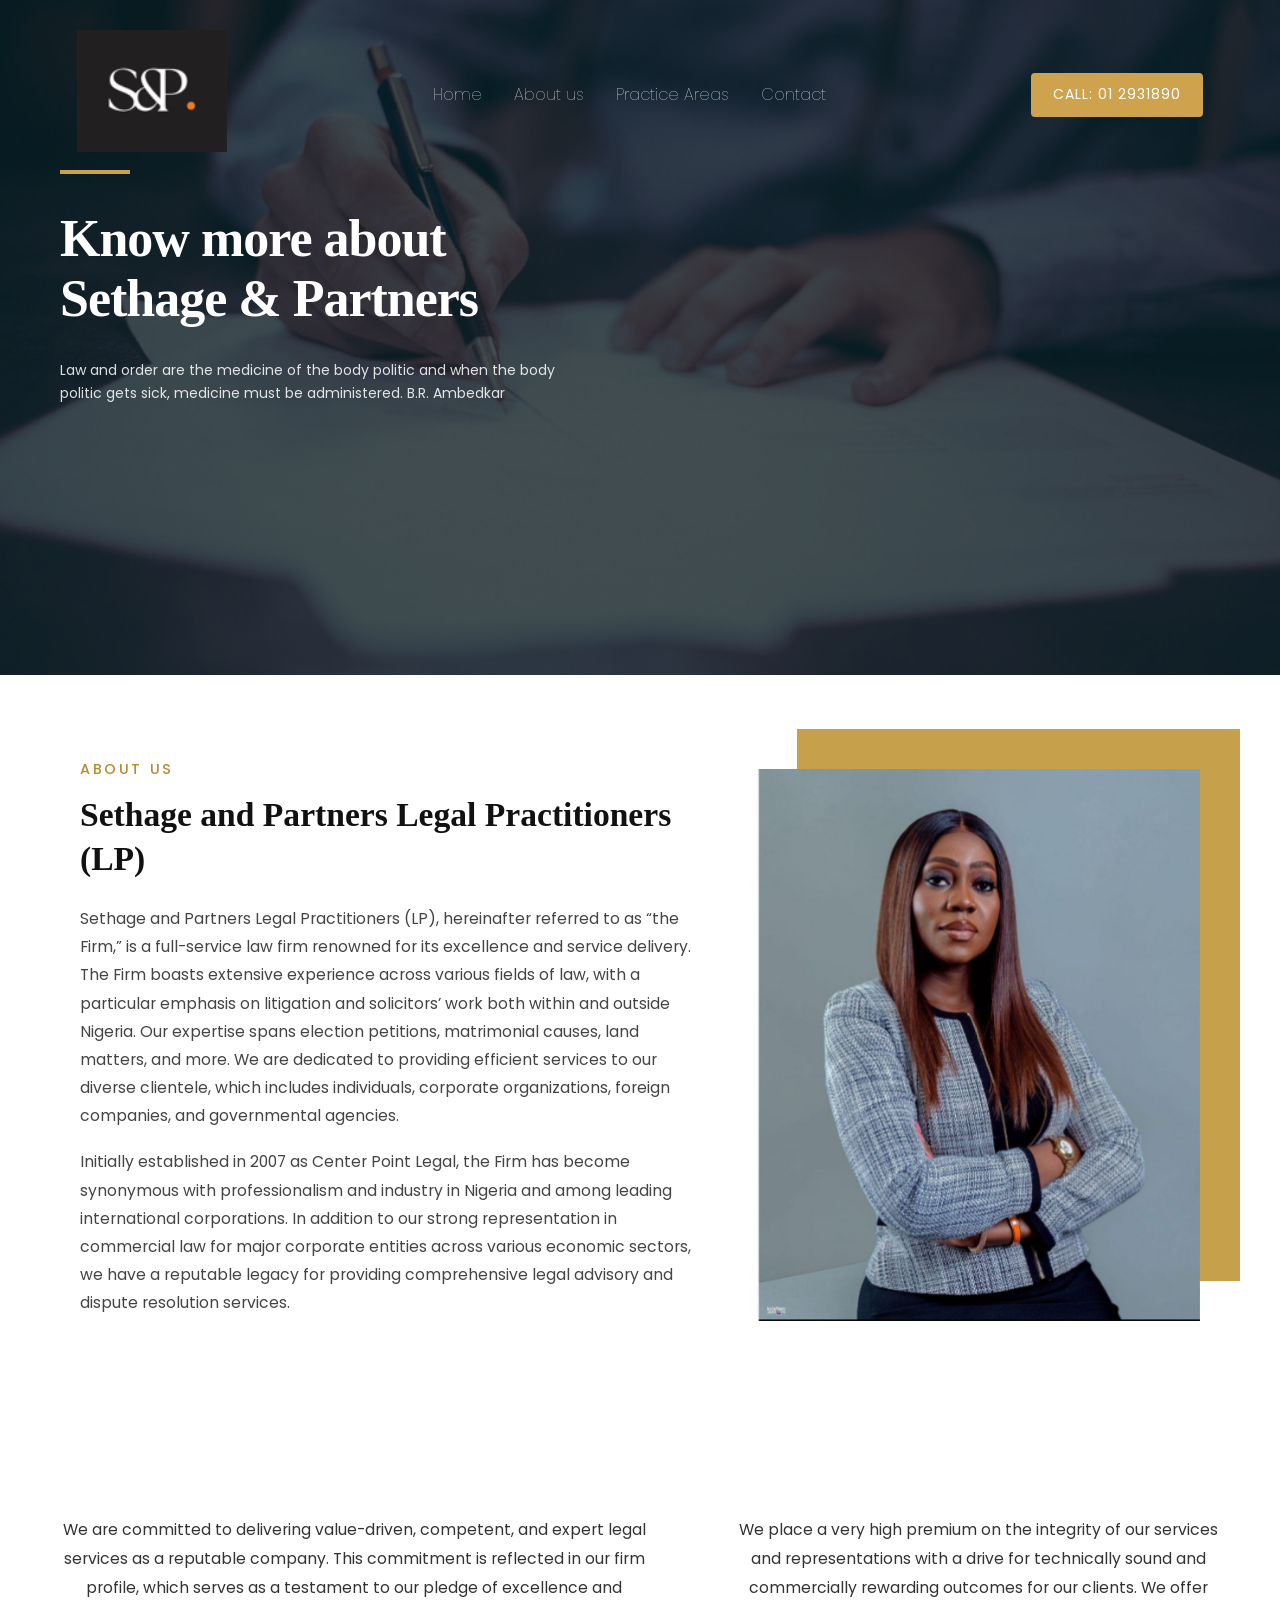
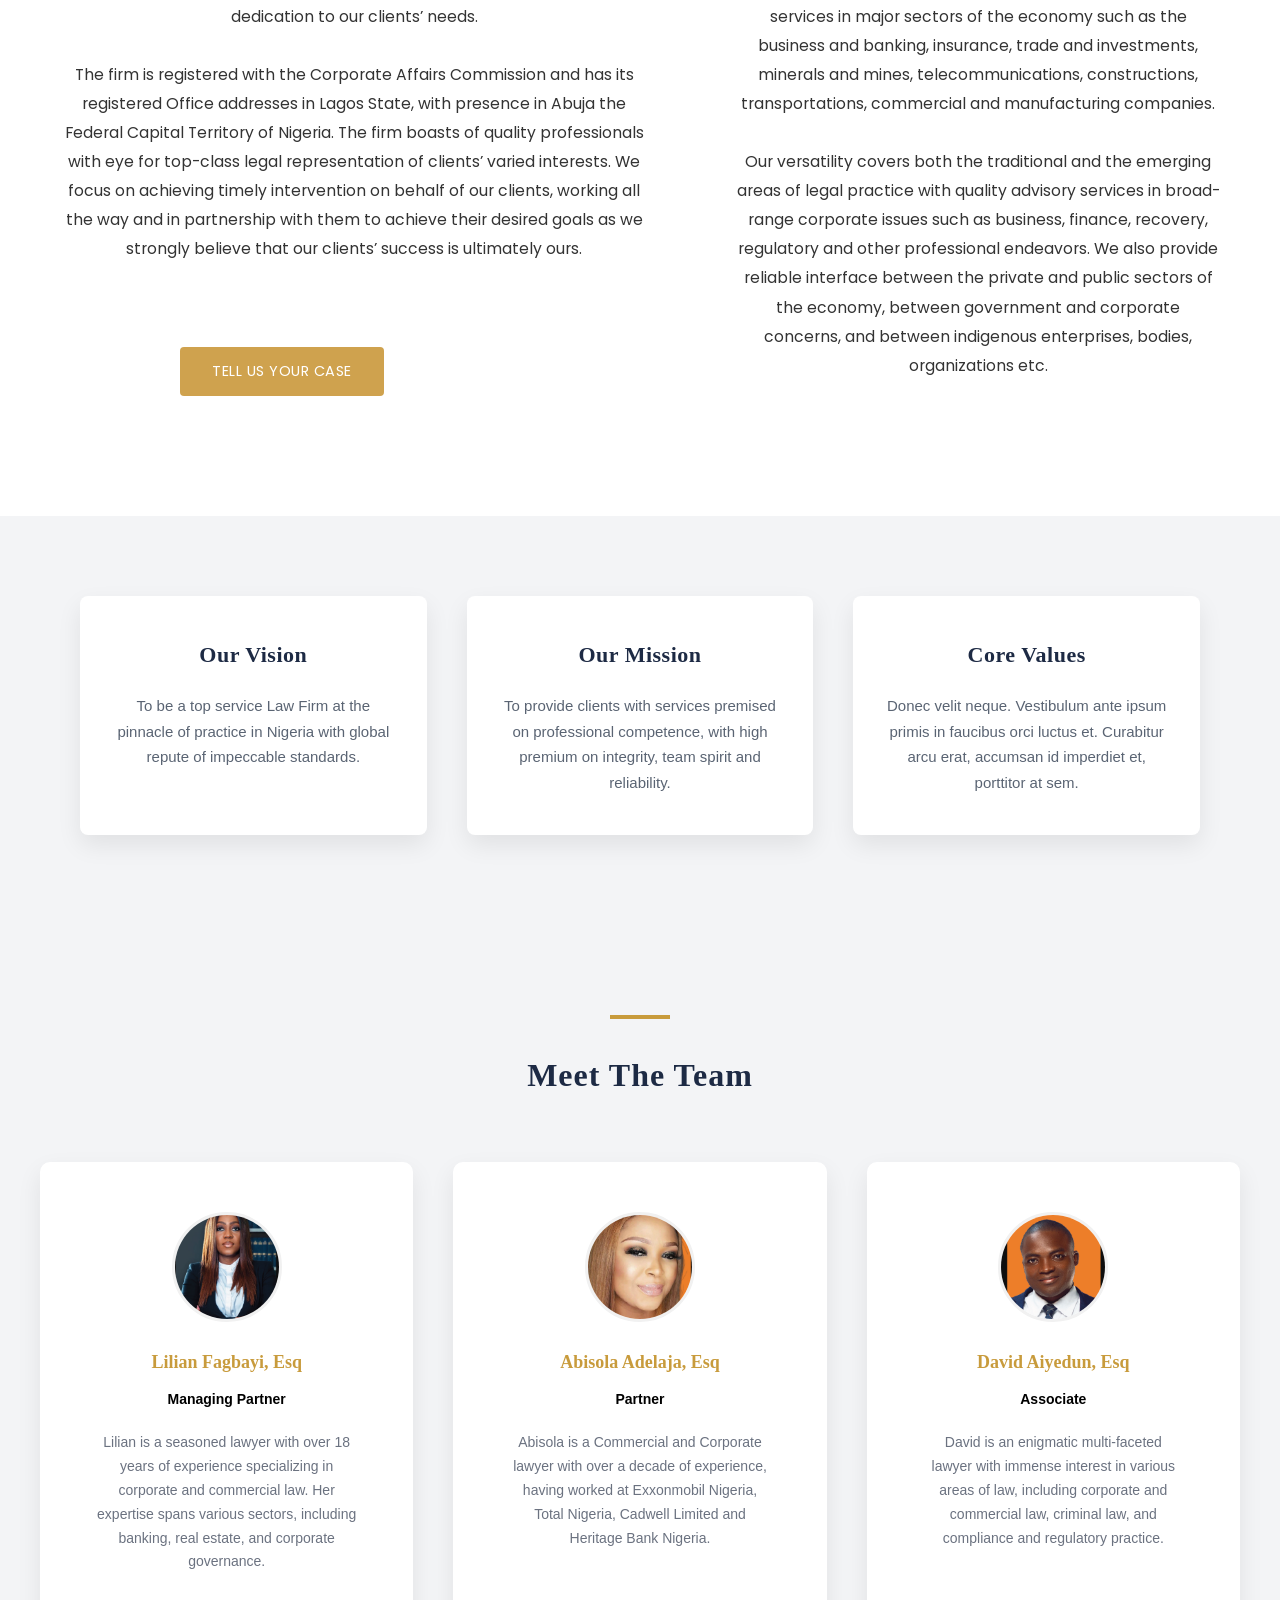
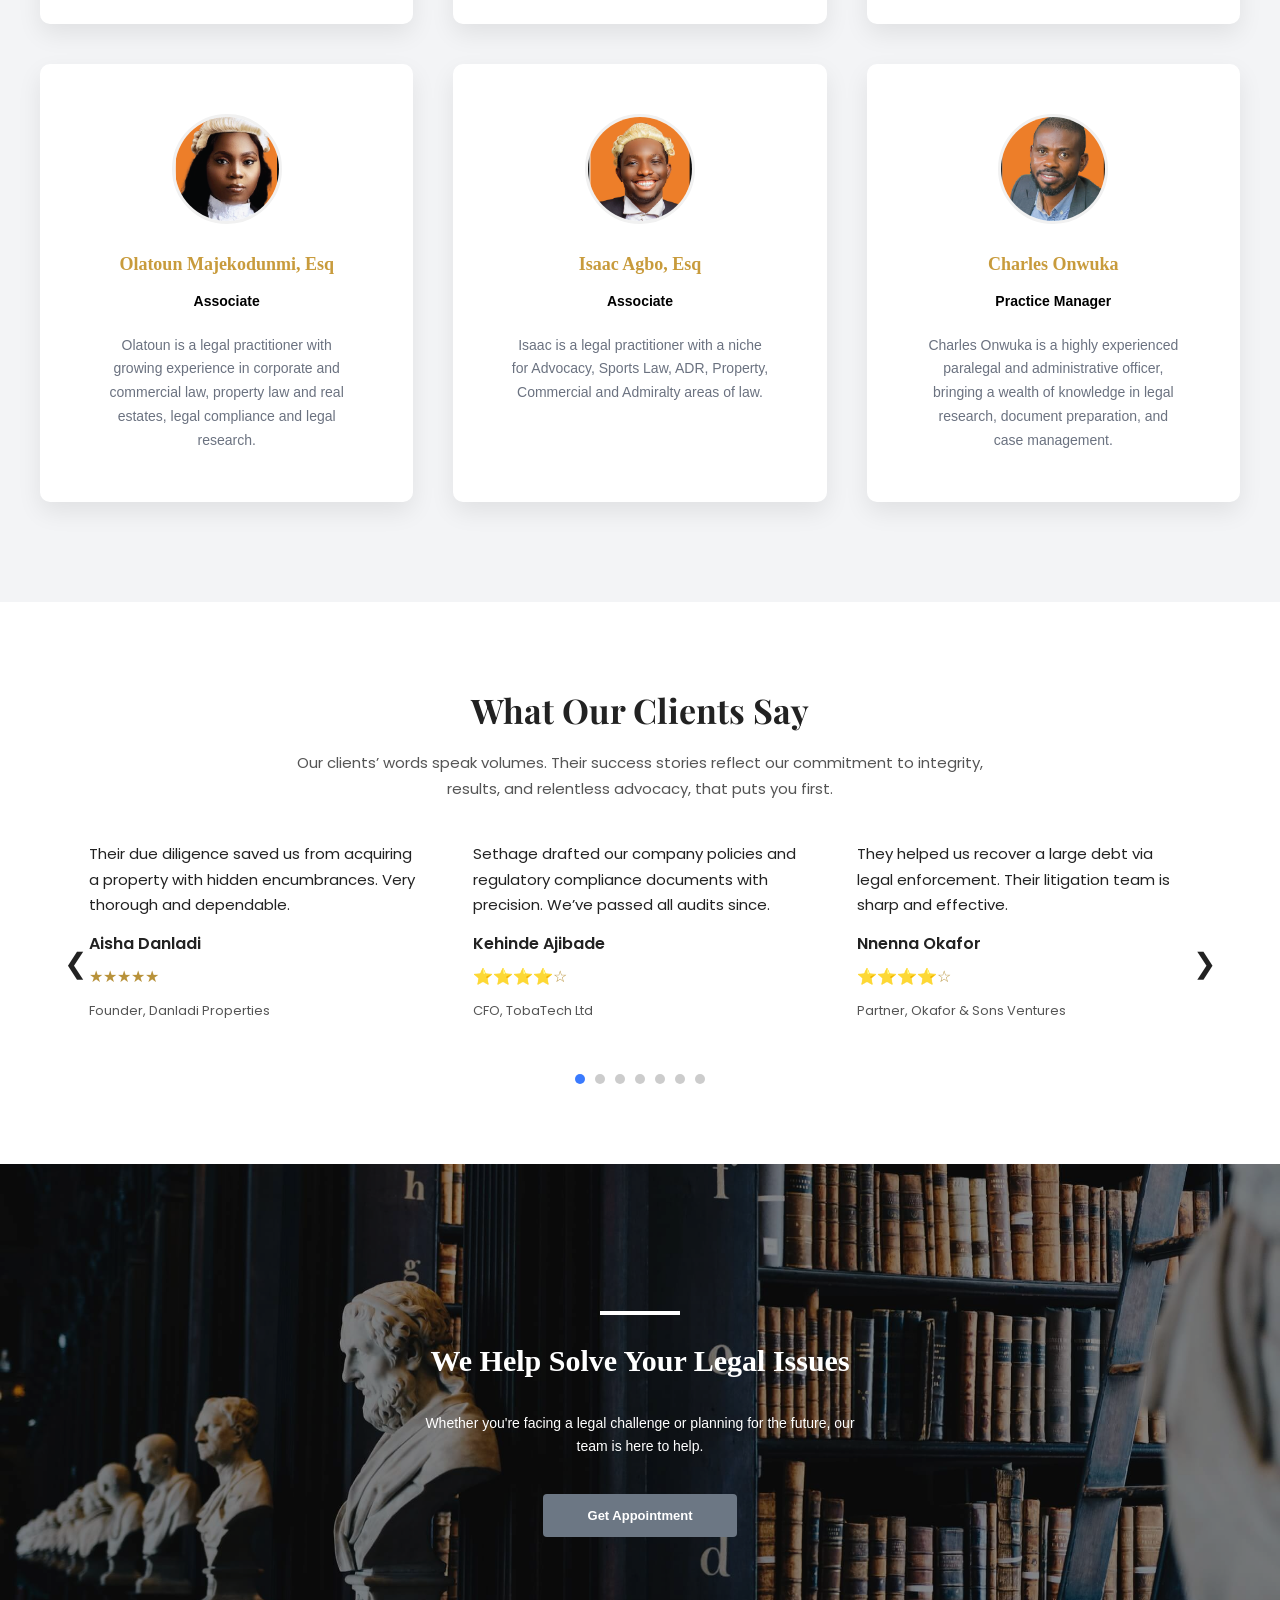
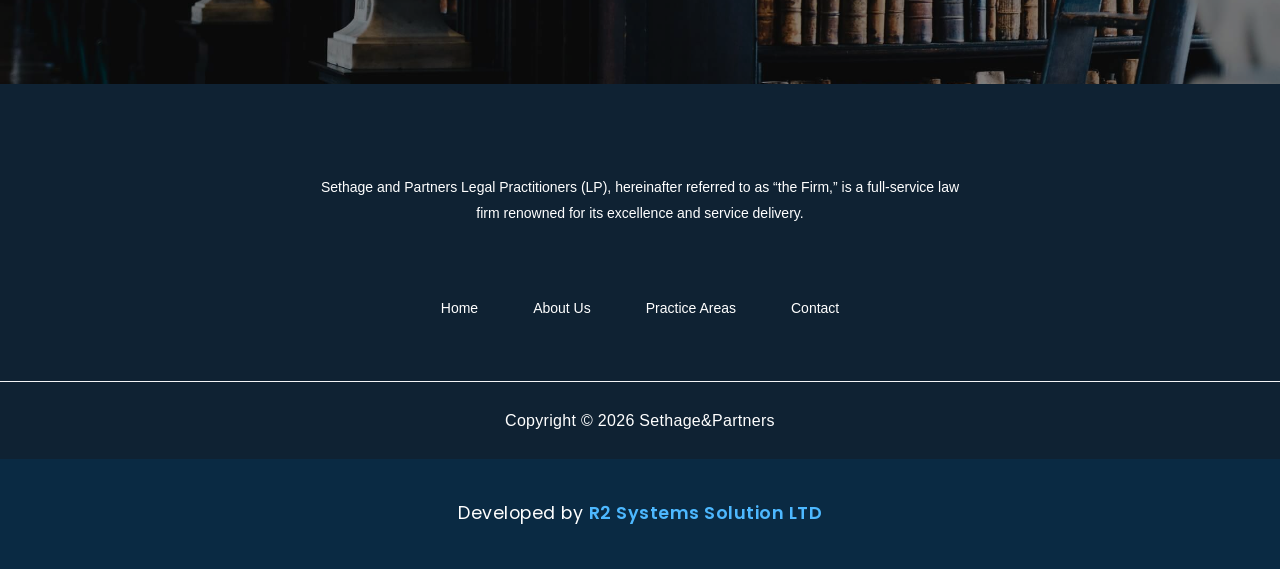
==== commit 029b62b2: "Update About.html" ====
--- a/About.html
+++ b/About.html
@@ -37,10 +37,10 @@
 
       <!-- DESKTOP LINKS -->
       <ul class="nav-links">
-        <li><a href="index.html">Home</a></li>
-        <li><a href="About.html">About</a></li>
-        <li><a href="practiceAreas.html">Practice Areas</a></li>
-        <li><a href="contact.html">Contact</a></li>
+        <li><a href="index.html" class="nav_links">Home</a></li>
+        <li><a href="About.html" class="nav_links">About us</a></li>
+        <li><a href="practiceAreas.html" class="nav_links">Practice Areas</a></li>
+        <li><a href="contact.html" class="nav_links">Contact</a></li>
       </ul>
 
       <!-- CALL BUTTON -->
@@ -55,10 +55,10 @@
 
       <!-- MOBILE MENU -->
       <ul class="mobile-menu" id="mobileMenu">
-        <li><a href="index.html">Home</a></li>
-        <li><a href="About.html">About us</a></li>
-        <li><a href="practiceAreas.html">Practice Areas</a></li>
-        <li><a href="contact.html">Contact</a></li>
+        <li><a href="index.html" class="nav_links">Home</a></li>
+        <li><a href="About.html" class="nav_links">About us</a></li>
+        <li><a href="practiceAreas.html" class="nav_links">Practice Areas</a></li>
+        <li><a href="contact.html" class="nav_links">Contact</a></li>
       </ul>
 
     </nav>
@@ -419,10 +419,10 @@
     </p>
 
     <div class="dark-links">
-      <a href="index.html">Home</a>
-      <a href="About.html">About Us</a>
-      <a href="practiceAreas.html">Practice Areas</a>
-      <a href="contact.html">Contact</a>
+      <a href="index.html" class="nav_links">Home</a>
+      <a href="About.html" class="nav_links">About Us</a>
+      <a href="practiceAreas.html" class="nav_links">Practice Areas</a>
+      <a href="contact.html" class="nav_links">Contact</a>
     </div>
   </section>
 
--- a/style.css
+++ b/style.css
@@ -58,6 +58,13 @@
   display: flex;
   gap: 35px;
 }
+
+.nav-link.active {
+  color: #d8a74b;
+  font-weight: 600;
+  border-bottom: 2px solid #d4af37;
+}
+
 
 .nav-links a {
   text-decoration: none;
